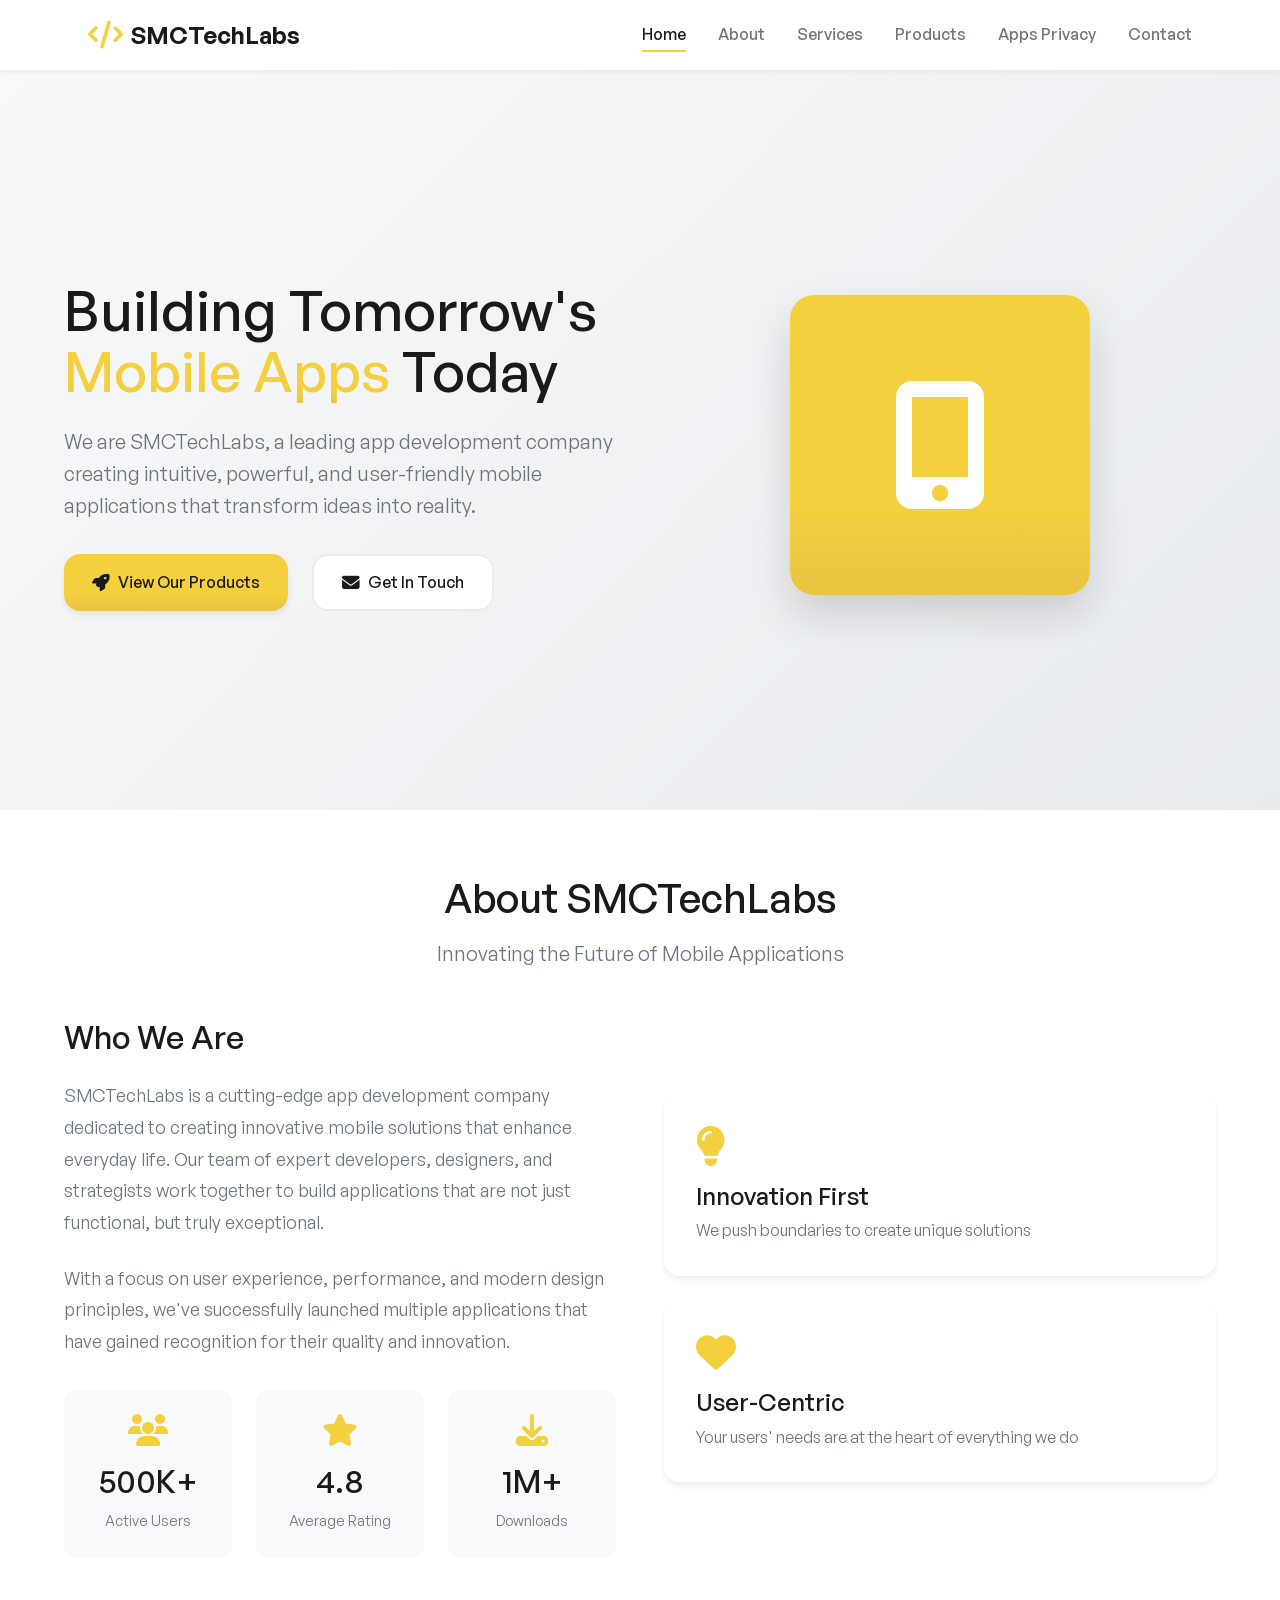
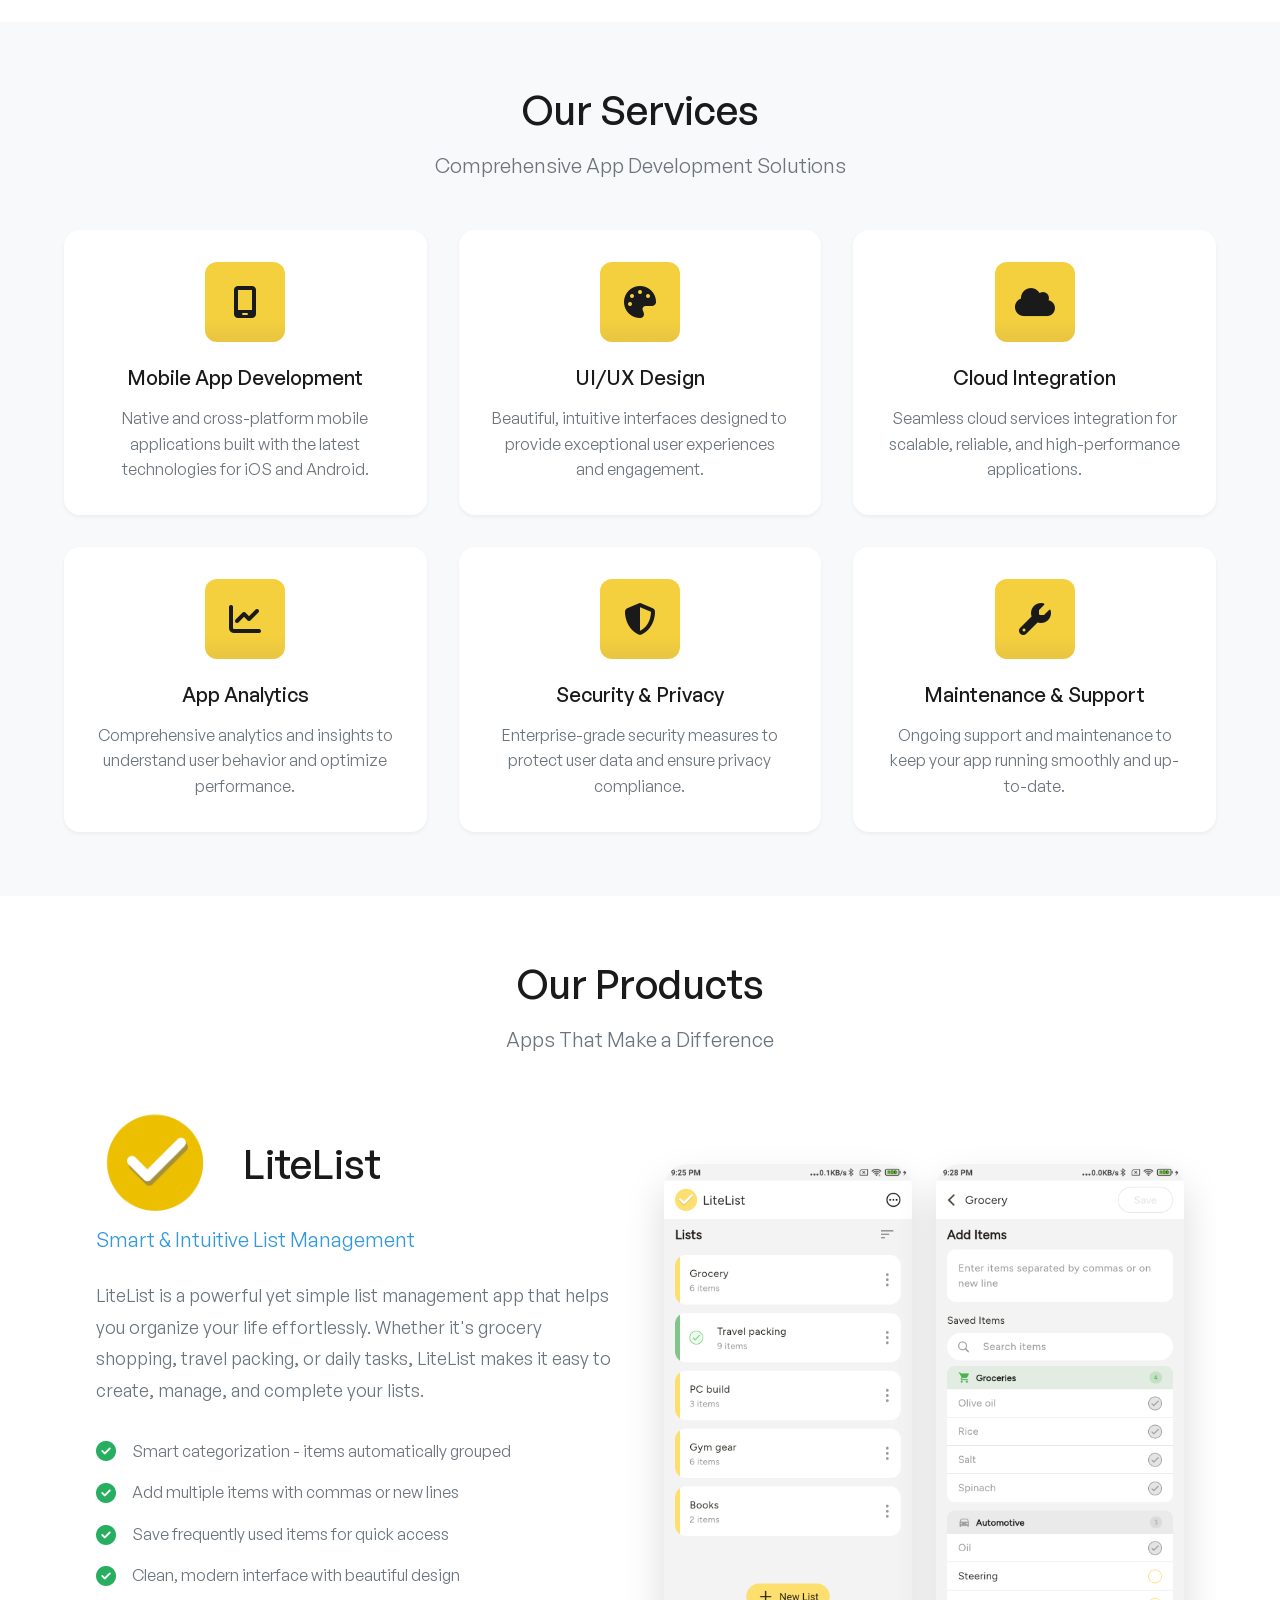
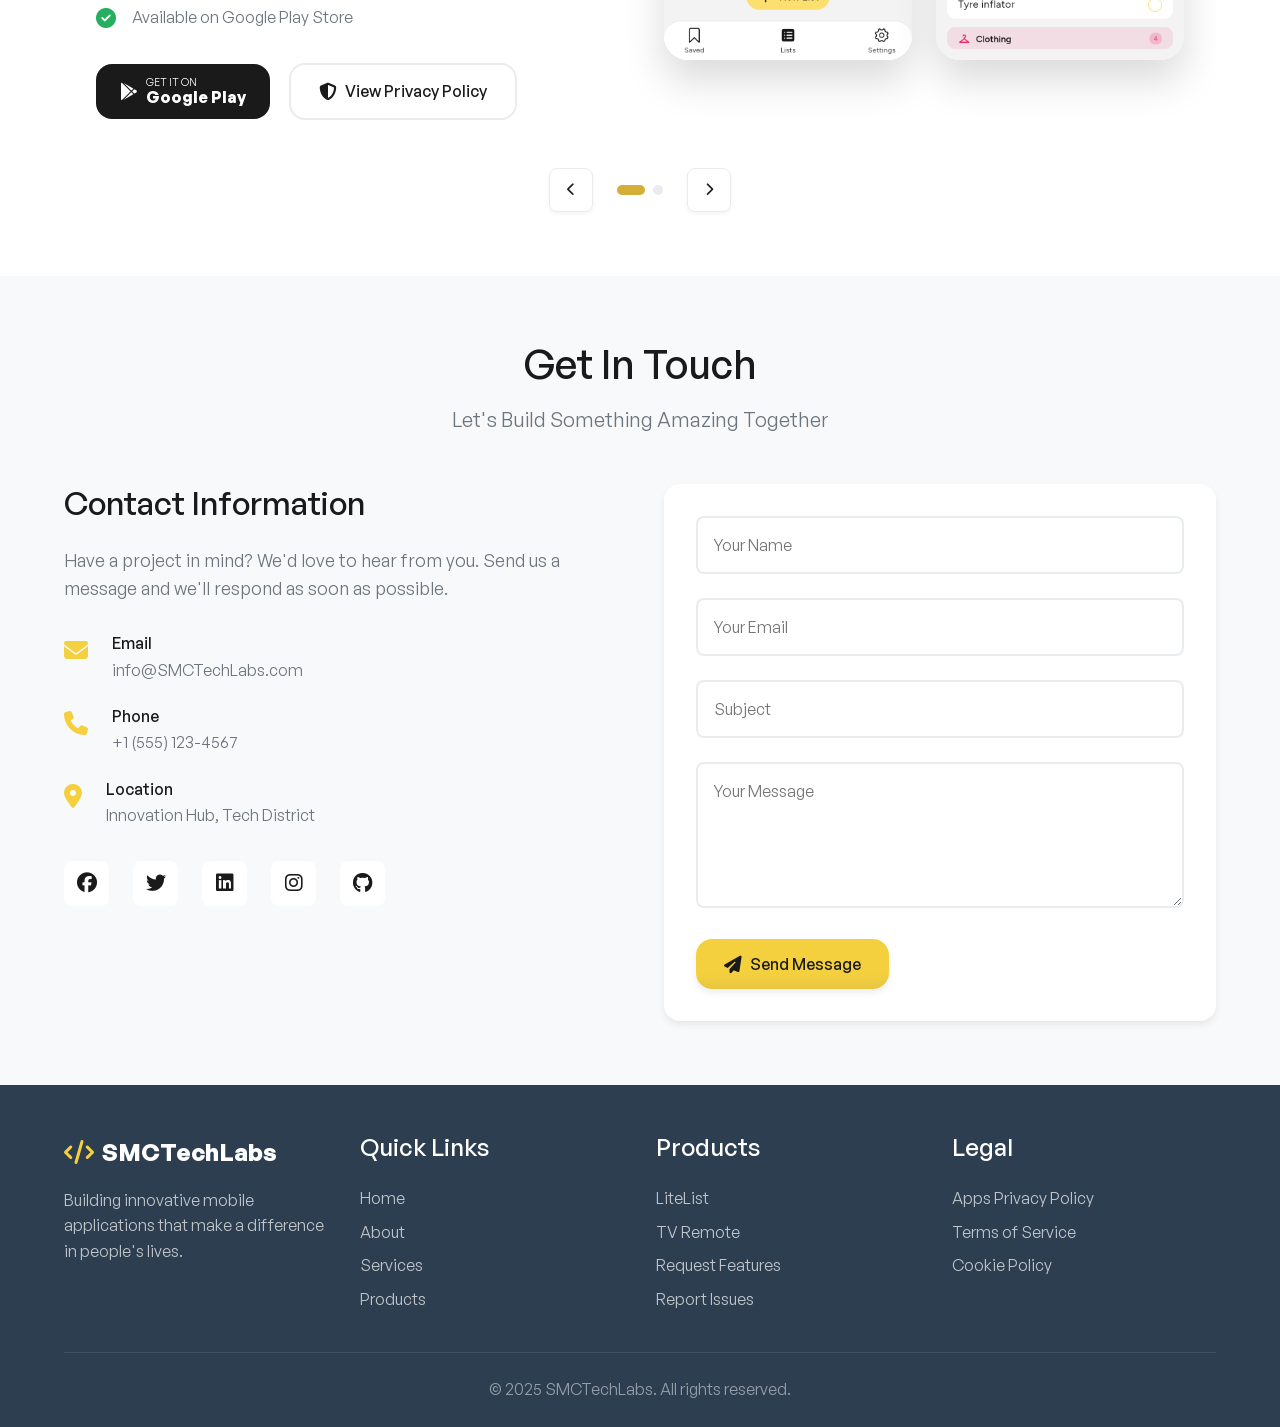
==== index.html @ 5e5fb938 "Screenshots added" ====
<!DOCTYPE html>
<html lang="en">
<head>
    <meta charset="UTF-8">
    <meta name="viewport" content="width=device-width, initial-scale=1.0">
    <meta name="description" content="SMCTechLabs - Innovative App Development Company. Creators of LiteList and more smart mobile solutions.">
    <title>SMCTechLabs - Innovative App Development</title>
    
    <!-- Font Awesome Icons -->
    <link rel="stylesheet" href="https://cdnjs.cloudflare.com/ajax/libs/font-awesome/6.4.0/css/all.min.css">
    
    <!-- Stylesheets -->
    <link rel="stylesheet" href="css/style.css">
    <link rel="stylesheet" href="css/responsive.css">
</head>
<body>
    <!-- Header / Navigation -->
    <header class="header" id="header">
        <nav class="navbar">
            <div class="container">
                <div class="nav-wrapper">
                    <!-- Logo -->
                    <a href="#home" class="logo">
                        <i class="fas fa-code"></i>
                        <span>SMCTechLabs</span>
                    </a>
                    
                    <!-- Navigation Menu -->
                    <ul class="nav-menu" id="navMenu">
                        <li><a href="#home" class="nav-link active">Home</a></li>
                        <li><a href="#about" class="nav-link">About</a></li>
                        <li><a href="#services" class="nav-link">Services</a></li>
                        <li><a href="#products" class="nav-link">Products</a></li>
                        <li><a href="apps-privacy-policy.html" class="nav-link">Apps Privacy</a></li>
                        <li><a href="#contact" class="nav-link">Contact</a></li>
                    </ul>
                    
                    <!-- Mobile Menu Toggle -->
                    <button class="hamburger" id="hamburger" aria-label="Toggle navigation">
                        <span class="bar"></span>
                        <span class="bar"></span>
                        <span class="bar"></span>
                    </button>
                </div>
            </div>
        </nav>
    </header>

    <!-- Hero Section -->
    <section id="home" class="hero">
        <div class="container">
            <div class="hero-content">
                <h1 class="hero-title">
                    Building Tomorrow's 
                    <span class="highlight">Mobile Apps</span> Today
                </h1>
                <p class="hero-description">
                    We are SMCTechLabs, a leading app development company creating intuitive, 
                    powerful, and user-friendly mobile applications that transform ideas into reality.
                </p>
                <div class="hero-buttons">
                    <a href="#products" class="btn btn-primary">
                        <i class="fas fa-rocket"></i> View Our Products
                    </a>
                    <a href="#contact" class="btn btn-secondary">
                        <i class="fas fa-envelope"></i> Get In Touch
                    </a>
                </div>
            </div>
            <div class="hero-image">
                <div class="floating-card">
                    <i class="fas fa-mobile-alt"></i>
                </div>
            </div>
        </div>
    </section>

    <!-- About Section -->
    <section id="about" class="about">
        <div class="container">
            <div class="section-header">
                <h2 class="section-title">About SMCTechLabs</h2>
                <p class="section-subtitle">Innovating the Future of Mobile Applications</p>
            </div>
            
            <div class="about-content">
                <div class="about-text">
                    <h3>Who We Are</h3>
                    <p>
                        SMCTechLabs is a cutting-edge app development company dedicated to creating 
                        innovative mobile solutions that enhance everyday life. Our team of expert 
                        developers, designers, and strategists work together to build applications 
                        that are not just functional, but truly exceptional.
                    </p>
                    <p>
                        With a focus on user experience, performance, and modern design principles, 
                        we've successfully launched multiple applications that have gained recognition 
                        for their quality and innovation.
                    </p>
                    
                    <div class="stats">
                        <div class="stat-item">
                            <i class="fas fa-users"></i>
                            <h4>500K+</h4>
                            <p>Active Users</p>
                        </div>
                        <div class="stat-item">
                            <i class="fas fa-star"></i>
                            <h4>4.8</h4>
                            <p>Average Rating</p>
                        </div>
                        <div class="stat-item">
                            <i class="fas fa-download"></i>
                            <h4>1M+</h4>
                            <p>Downloads</p>
                        </div>
                    </div>
                </div>
                
                <div class="about-image">
                    <div class="about-card">
                        <i class="fas fa-lightbulb"></i>
                        <h4>Innovation First</h4>
                        <p>We push boundaries to create unique solutions</p>
                    </div>
                    <div class="about-card">
                        <i class="fas fa-heart"></i>
                        <h4>User-Centric</h4>
                        <p>Your users' needs are at the heart of everything we do</p>
                    </div>
                </div>
            </div>
        </div>
    </section>

    <!-- Services Section -->
    <section id="services" class="services">
        <div class="container">
            <div class="section-header">
                <h2 class="section-title">Our Services</h2>
                <p class="section-subtitle">Comprehensive App Development Solutions</p>
            </div>
            
            <div class="services-grid">
                <div class="service-card">
                    <div class="service-icon">
                        <i class="fas fa-mobile-screen"></i>
                    </div>
                    <h3>Mobile App Development</h3>
                    <p>Native and cross-platform mobile applications built with the latest technologies for iOS and Android.</p>
                </div>
                
                <div class="service-card">
                    <div class="service-icon">
                        <i class="fas fa-palette"></i>
                    </div>
                    <h3>UI/UX Design</h3>
                    <p>Beautiful, intuitive interfaces designed to provide exceptional user experiences and engagement.</p>
                </div>
                
                <div class="service-card">
                    <div class="service-icon">
                        <i class="fas fa-cloud"></i>
                    </div>
                    <h3>Cloud Integration</h3>
                    <p>Seamless cloud services integration for scalable, reliable, and high-performance applications.</p>
                </div>
                
                <div class="service-card">
                    <div class="service-icon">
                        <i class="fas fa-chart-line"></i>
                    </div>
                    <h3>App Analytics</h3>
                    <p>Comprehensive analytics and insights to understand user behavior and optimize performance.</p>
                </div>
                
                <div class="service-card">
                    <div class="service-icon">
                        <i class="fas fa-shield-halved"></i>
                    </div>
                    <h3>Security & Privacy</h3>
                    <p>Enterprise-grade security measures to protect user data and ensure privacy compliance.</p>
                </div>
                
                <div class="service-card">
                    <div class="service-icon">
                        <i class="fas fa-wrench"></i>
                    </div>
                    <h3>Maintenance & Support</h3>
                    <p>Ongoing support and maintenance to keep your app running smoothly and up-to-date.</p>
                </div>
            </div>
        </div>
    </section>

    <!-- Products Section -->
    <section id="products" class="products">
        <div class="container">
            <div class="section-header">
                <h2 class="section-title">Our Products</h2>
                <p class="section-subtitle">Apps That Make a Difference</p>
            </div>

            <div class="product-slider" id="productSlider">
                <div class="product-slider-viewport">
                    <div class="product-slider-track" id="productSliderTrack">
                        <!-- LiteList Product -->
                        <div class="product-showcase product-slide" aria-label="LiteList product slide">
                            <div class="product-info">
                                <div class="product-logo">
                                    <img src="assets/images/litelist-icon.png" alt="LiteList App Icon">
                                </div>
                                <h3 class="product-name">LiteList</h3>
                                <p class="product-tagline">Smart & Intuitive List Management</p>
                                <p class="product-description">
                                    LiteList is a powerful yet simple list management app that helps you organize
                                    your life effortlessly. Whether it's grocery shopping, travel packing, or daily
                                    tasks, LiteList makes it easy to create, manage, and complete your lists.
                                </p>

                                <div class="product-features">
                                    <div class="feature">
                                        <i class="fas fa-check-circle"></i>
                                        <span>Smart categorization - items automatically grouped</span>
                                    </div>
                                    <div class="feature">
                                        <i class="fas fa-check-circle"></i>
                                        <span>Add multiple items with commas or new lines</span>
                                    </div>
                                    <div class="feature">
                                        <i class="fas fa-check-circle"></i>
                                        <span>Save frequently used items for quick access</span>
                                    </div>
                                    <div class="feature">
                                        <i class="fas fa-check-circle"></i>
                                        <span>Clean, modern interface with beautiful design</span>
                                    </div>
                                    <div class="feature">
                                        <i class="fas fa-check-circle"></i>
                                        <span>Available on Google Play Store</span>
                                    </div>
                                </div>

                                <div class="product-buttons">
                                    <a href="https://play.google.com/store" target="_blank" class="btn btn-playstore">
                                        <i class="fab fa-google-play"></i>
                                        <div>
                                            <small>GET IT ON</small>
                                            <strong>Google Play</strong>
                                        </div>
                                    </a>
                                    <a href="apps-privacy-policy.html#litelist" class="btn btn-secondary">
                                        <i class="fas fa-shield-halved"></i> View Privacy Policy
                                    </a>
                                </div>
                            </div>

                            <div class="product-visuals">
                                <div class="phone-mockup">
                                    <img src="assets/images/app-screen-lists.png" alt="LiteList App Lists Screen">
                                </div>
                                <div class="phone-mockup">
                                    <img src="assets/images/app-screen-grocery.png" alt="LiteList App Grocery Screen">
                                </div>
                            </div>
                        </div>

                        <!-- TV Remote Product -->
                        <div class="product-showcase product-slide" aria-label="TV Remote product slide">
                            <div class="product-info">
                                <div class="product-logo">
                                    <img src="assets/images/tv-remote-logo.png" alt="TV Remote App Icon">
                                </div>
                                <h3 class="product-name">TV Remote</h3>
                                <p class="product-tagline">Simple Remote Control for Smart TVs</p>
                                <p class="product-description">
                                    TV Remote is designed to make controlling your TV simple and convenient.
                                    Use your phone as a remote, navigate supported TV features, and use voice
                                    commands when microphone permission is enabled.
                                </p>

                                <div class="product-features">
                                    <div class="feature">
                                        <i class="fas fa-check-circle"></i>
                                        <span>Control supported TVs from your phone</span>
                                    </div>
                                    <div class="feature">
                                        <i class="fas fa-check-circle"></i>
                                        <span>Voice command support for faster TV actions</span>
                                    </div>
                                    <div class="feature">
                                        <i class="fas fa-check-circle"></i>
                                        <span>Clean remote layout with essential controls</span>
                                    </div>
                                    <div class="feature">
                                        <i class="fas fa-check-circle"></i>
                                        <span>App privacy policy available for permissions and data use</span>
                                    </div>
                                </div>

                                <div class="product-buttons">
                                    <a href="https://play.google.com/store" target="_blank" class="btn btn-playstore">
                                        <i class="fab fa-google-play"></i>
                                        <div>
                                            <small>GET IT ON</small>
                                            <strong>Google Play</strong>
                                        </div>
                                    </a>
                                    <a href="apps-privacy-policy.html#tv-remote" class="btn btn-secondary">
                                        <i class="fas fa-shield-halved"></i> View Privacy Policy
                                    </a>
                                </div>
                            </div>

                            <div class="product-visuals">
                                <div class="phone-mockup">
                                    <img src="assets/images/tv-remote-screen-remote.jpeg" alt="TV Remote app directional remote controls screen">
                                </div>
                                <div class="phone-mockup">
                                    <img src="assets/images/tv-remote-screen-touchpad.jpeg" alt="TV Remote app touchpad controls screen">
                                </div>
                            </div>
                        </div>
                    </div>
                </div>

                <div class="product-slider-controls" aria-label="Product slider controls">
                    <button class="product-slider-btn" type="button" id="productPrev" aria-label="Previous product">
                        <i class="fas fa-chevron-left" aria-hidden="true"></i>
                    </button>
                    <div class="product-slider-dots" id="productSliderDots" aria-label="Product slides"></div>
                    <button class="product-slider-btn" type="button" id="productNext" aria-label="Next product">
                        <i class="fas fa-chevron-right" aria-hidden="true"></i>
                    </button>
                </div>
            </div>
        </div>
    </section>

    <!-- Contact Section -->
    <section id="contact" class="contact">
        <div class="container">
            <div class="section-header">
                <h2 class="section-title">Get In Touch</h2>
                <p class="section-subtitle">Let's Build Something Amazing Together</p>
            </div>
            
            <div class="contact-content">
                <div class="contact-info">
                    <h3>Contact Information</h3>
                    <p>Have a project in mind? We'd love to hear from you. Send us a message and we'll respond as soon as possible.</p>
                    
                    <div class="contact-items">
                        <div class="contact-item">
                            <i class="fas fa-envelope"></i>
                            <div>
                                <h4>Email</h4>
                                <p>info@SMCTechLabs.com</p>
                            </div>
                        </div>
                        
                        <div class="contact-item">
                            <i class="fas fa-phone"></i>
                            <div>
                                <h4>Phone</h4>
                                <p>+1 (555) 123-4567</p>
                            </div>
                        </div>
                        
                        <div class="contact-item">
                            <i class="fas fa-map-marker-alt"></i>
                            <div>
                                <h4>Location</h4>
                                <p>Innovation Hub, Tech District</p>
                            </div>
                        </div>
                    </div>
                    
                    <div class="social-links">
                        <a href="#" aria-label="Facebook"><i class="fab fa-facebook"></i></a>
                        <a href="#" aria-label="Twitter"><i class="fab fa-twitter"></i></a>
                        <a href="#" aria-label="LinkedIn"><i class="fab fa-linkedin"></i></a>
                        <a href="#" aria-label="Instagram"><i class="fab fa-instagram"></i></a>
                        <a href="#" aria-label="GitHub"><i class="fab fa-github"></i></a>
                    </div>
                </div>
                
                <form class="contact-form" id="contactForm">
                    <div class="form-group">
                        <input type="text" id="name" name="name" placeholder="Your Name" required>
                    </div>
                    
                    <div class="form-group">
                        <input type="email" id="email" name="email" placeholder="Your Email" required>
                    </div>
                    
                    <div class="form-group">
                        <input type="text" id="subject" name="subject" placeholder="Subject" required>
                    </div>
                    
                    <div class="form-group">
                        <textarea id="message" name="message" rows="5" placeholder="Your Message" required></textarea>
                    </div>
                    
                    <button type="submit" class="btn btn-primary">
                        <i class="fas fa-paper-plane"></i> Send Message
                    </button>
                </form>
            </div>
        </div>
    </section>

    <!-- Footer -->
    <footer class="footer">
        <div class="container">
            <div class="footer-content">
                <div class="footer-section">
                    <div class="footer-logo">
                        <i class="fas fa-code"></i>
                        <span>SMCTechLabs</span>
                    </div>
                    <p>Building innovative mobile applications that make a difference in people's lives.</p>
                </div>
                
                <div class="footer-section">
                    <h4>Quick Links</h4>
                    <ul>
                        <li><a href="#home">Home</a></li>
                        <li><a href="#about">About</a></li>
                        <li><a href="#services">Services</a></li>
                        <li><a href="#products">Products</a></li>
                    </ul>
                </div>
                
                <div class="footer-section">
                    <h4>Products</h4>
                    <ul>
                        <li><a href="#products">LiteList</a></li>
                        <li><a href="#products">TV Remote</a></li>
                        <li><a href="#contact">Request Features</a></li>
                        <li><a href="#contact">Report Issues</a></li>
                    </ul>
                </div>
                
                <div class="footer-section">
                    <h4>Legal</h4>
                    <ul>
                        <li><a href="apps-privacy-policy.html">Apps Privacy Policy</a></li>
                        <li><a href="#">Terms of Service</a></li>
                        <li><a href="#">Cookie Policy</a></li>
                    </ul>
                </div>
            </div>
            
            <div class="footer-bottom">
                <p>&copy; 2025 SMCTechLabs. All rights reserved.</p>
            </div>
        </div>
    </footer>

    <!-- Scripts -->
    <script src="js/main.js"></script>
</body>
</html>
---- css/style.css ----
/* ===================================
   Font Face Declarations
   =================================== */
/* General Sans Variable Font */
@font-face {
    font-family: 'General Sans';
    src: url('../fonts/GeneralSans-Variable.woff2') format('woff2'),
         url('../fonts/GeneralSans-Variable.woff') format('woff'),
         url('../fonts/GeneralSans-Variable.ttf') format('truetype');
    font-weight: 200 800;
    font-style: normal;
    font-display: swap;
}

@font-face {
    font-family: 'General Sans';
    src: url('../fonts/GeneralSans-VariableItalic.woff2') format('woff2'),
         url('../fonts/GeneralSans-VariableItalic.woff') format('woff'),
         url('../fonts/GeneralSans-VariableItalic.ttf') format('truetype');
    font-weight: 200 800;
    font-style: italic;
    font-display: swap;
}

/* ===================================
   CSS Variables & Root Styles
   =================================== */
:root {
    /* Colors */
    --primary-color: #F4D03F;
    --primary-dark: #D4AF37;
    --secondary-color: #2C3E50;
    --accent-color: #3498DB;
    --text-dark: #1a1a1a;
    --text-light: #6c757d;
    --bg-light: #f8f9fa;
    --bg-white: #ffffff;
    --border-color: #e9ecef;
    --success-color: #27ae60;
    --gradient-1: linear-gradient(-180deg, #F4D03F 70%, #D5B244 150%);
    --gradient-2: linear-gradient(45deg, #3498DB 0%, #2980B9 100%);
    
    /* Typography */
    --font-family: 'General Sans', -apple-system, sans-serif;
    --font-size-base: 16px;
    
    /* Spacing */
    --spacing-xs: 0.5rem;
    --spacing-sm: 1rem;
    --spacing-md: 1.5rem;
    --spacing-lg: 2rem;
    --spacing-xl: 3rem;
    --spacing-2xl: 4rem;
    
    /* Border Radius */
    --radius-sm: 8px;
    --radius-md: 12px;
    --radius-lg: 16px;
    --radius-xl: 24px;
    
    /* Shadows */
    --shadow-sm: 0 2px 4px rgba(0, 0, 0, 0.05);
    --shadow-md: 0 4px 6px rgba(0, 0, 0, 0.07);
    --shadow-lg: 0 10px 25px rgba(0, 0, 0, 0.1);
    --shadow-xl: 0 20px 40px rgba(0, 0, 0, 0.15);
    
    /* Transitions */
    --transition-fast: 0.2s ease;
    --transition-base: 0.3s ease;
    --transition-slow: 0.5s ease;
}

/* ===================================
   Reset & Base Styles
   =================================== */
* {
    margin: 0;
    padding: 0;
    box-sizing: border-box;
}

html {
    scroll-behavior: smooth;
    font-size: var(--font-size-base);
}

body {
    font-family: var(--font-family);
    color: var(--text-dark);
    line-height: 1.6;
    overflow-x: hidden;
    background-color: var(--bg-white);
}

img {
    max-width: 100%;
    height: auto;
    display: block;
}

a {
    text-decoration: none;
    color: inherit;
    transition: var(--transition-base);
}

ul {
    list-style: none;
}

button {
    border: none;
    background: none;
    cursor: pointer;
    font-family: inherit;
}

/* ===================================
   Container & Layout
   =================================== */
.container {
    max-width: 1200px;
    margin: 0 auto;
    padding: 0 var(--spacing-md);
}

section {
    padding: var(--spacing-2xl) 0;
}

/* ===================================
   Typography
   =================================== */
h1, h2, h3, h4, h5, h6 {
    font-weight: 500;
    line-height: 1.2;
    margin-bottom: var(--spacing-sm);
}

h1 { font-size: 3rem; }
h2 { font-size: 2.5rem; }
h3 { font-size: 2rem; }
h4 { font-size: 1.5rem; }
h5 { font-size: 1.25rem; }
h6 { font-size: 1rem; }

p {
    margin-bottom: var(--spacing-sm);
    color: var(--text-light);
}

.highlight {
    background: var(--gradient-1);
    -webkit-background-clip: text;
    -webkit-text-fill-color: transparent;
    background-clip: text;
}

/* ===================================
   Buttons
   =================================== */
.btn {
    display: inline-flex;
    align-items: center;
    gap: var(--spacing-xs);
    padding: 0.875rem 1.75rem;
    border-radius: var(--radius-lg);
    font-weight: 500;
    font-size: 1rem;
    transition: var(--transition-base);
    cursor: pointer;
    border: none;
    text-align: center;
}

.btn i {
    font-size: 1.1rem;
}

.btn-primary {
    background: var(--gradient-1);
    color: var(--text-dark);
    box-shadow: var(--shadow-md);
}

.btn-primary:hover {
    transform: translateY(-2px);
    box-shadow: var(--shadow-lg);
}

.btn-secondary {
    background: var(--bg-white);
    color: var(--text-dark);
    border: 2px solid var(--border-color);
}

.btn-secondary:hover {
    border-color: var(--primary-color);
    background-color: var(--bg-light);
}

.btn-playstore {
    background: var(--text-dark);
    color: var(--bg-white);
    padding: 0.75rem 1.5rem;
    margin-right: ;
    margin-right: 1rem
}

.btn-playstore:hover {
    background: var(--secondary-color);
    transform: translateY(-2px);
}

.btn-playstore div {
    display: flex;
    flex-direction: column;
    align-items: flex-start;
    line-height: 1.2;
}

.btn-playstore small {
    font-size: 0.65rem;
    font-weight: 400;
}

.btn-playstore strong {
    font-size: 1rem;
}

/* ===================================
   Header & Navigation
   =================================== */
.header {
    position: fixed;
    top: 0;
    left: 0;
    width: 100%;
    height: 70px;
    z-index: 1000;
    background: var(--bg-white);
    box-shadow: var(--shadow-sm);
    transition: box-shadow var(--transition-base);
}

.header .container {
    margin: 0 5%;
}

.header.scrolled {
    box-shadow: var(--shadow-md);
}

.navbar {
    height: 100%;
    display: flex;
    align-items: center;
}

.navbar .container {
    width: 100%;
}

.nav-wrapper {
    display: flex;
    justify-content: space-between;
    align-items: center;
    height: 100%;
    gap: var(--spacing-md);
    width: 100%;
}

.logo {
    display: flex;
    align-items: center;
    gap: var(--spacing-xs);
    font-size: 1.5rem;
    font-weight: 600;
    color: var(--text-dark);
    flex-shrink: 0;
}

.logo i {
    color: var(--primary-color);
    font-size: 1.75rem;
    flex-shrink: 0;
}

.nav-menu {
    display: flex;
    gap: var(--spacing-lg);
    align-items: center;
    margin-left: auto;
}

.nav-link {
    font-weight: 500;
    color: var(--text-light);
    position: relative;
    padding: 0.5rem 0;
}

.nav-link::after {
    content: '';
    position: absolute;
    bottom: 0;
    left: 0;
    width: 0;
    height: 2px;
    background: var(--gradient-1);
    transition: var(--transition-base);
}

.nav-link:hover,
.nav-link.active {
    color: var(--text-dark);
}

.nav-link:hover::after,
.nav-link.active::after {
    width: 100%;
}

.hamburger {
    display: none;
    flex-direction: column;
    gap: 5px;
    cursor: pointer;
    padding: 0.5rem;
    margin-left: auto;
}

.hamburger .bar {
    width: 25px;
    height: 3px;
    background-color: var(--text-dark);
    transition: var(--transition-base);
    border-radius: 3px;
}

.hamburger.active .bar:nth-child(1) {
    transform: rotate(45deg) translate(7px, 7px);
}

.hamburger.active .bar:nth-child(2) {
    opacity: 0;
}

.hamburger.active .bar:nth-child(3) {
    transform: rotate(-45deg) translate(7px, -7px);
}

/* ===================================
   Hero Section
   =================================== */
.hero {
    padding-top: calc(var(--spacing-2xl) + 80px);
    padding-bottom: var(--spacing-2xl);
    background: linear-gradient(135deg, #f8f9fa 0%, #e9ecef 100%);
    min-height: 90vh;
    display: flex;
    align-items: center;
}

.hero .container {
    display: grid;
    grid-template-columns: 1fr 1fr;
    gap: var(--spacing-xl);
    align-items: center;
}

.hero-content {
    animation: fadeInUp 0.8s ease;
}

.hero-title {
    font-size: 3.5rem;
    margin-bottom: var(--spacing-md);
    line-height: 1.1;
}

.hero-description {
    font-size: 1.25rem;
    margin-bottom: var(--spacing-lg);
    color: var(--text-light);
}

.hero-buttons {
    display: flex;
    gap: var(--spacing-md);
    flex-wrap: wrap;
}

.hero-image {
    display: flex;
    justify-content: center;
    align-items: center;
    animation: fadeInRight 0.8s ease;
}

.floating-card {
    width: 300px;
    height: 300px;
    background: var(--gradient-1);
    border-radius: var(--radius-xl);
    display: flex;
    align-items: center;
    justify-content: center;
    box-shadow: var(--shadow-xl);
    animation: float 3s ease-in-out infinite;
}

.floating-card i {
    font-size: 8rem;
    color: var(--bg-white);
}

@keyframes float {
    0%, 100% { transform: translateY(0); }
    50% { transform: translateY(-20px); }
}

@keyframes fadeInUp {
    from {
        opacity: 0;
        transform: translateY(30px);
    }
    to {
        opacity: 1;
        transform: translateY(0);
    }
}

@keyframes fadeInRight {
    from {
        opacity: 0;
        transform: translateX(30px);
    }
    to {
        opacity: 1;
        transform: translateX(0);
    }
}

/* ===================================
   Section Headers
   =================================== */
.section-header {
    text-align: center;
    margin-bottom: var(--spacing-xl);
}

.section-title {
    font-size: 2.5rem;
    margin-bottom: var(--spacing-sm);
}

.section-subtitle {
    font-size: 1.25rem;
    color: var(--text-light);
}

/* ===================================
   About Section
   =================================== */
.about {
    background: var(--bg-white);
}

.about-content {
    display: grid;
    grid-template-columns: 1fr 1fr;
    gap: var(--spacing-xl);
    align-items: center;
}

.about-text h3 {
    color: var(--text-dark);
    margin-bottom: var(--spacing-md);
}

.about-text p {
    font-size: 1.1rem;
    line-height: 1.8;
    margin-bottom: var(--spacing-md);
}

.stats {
    display: grid;
    grid-template-columns: repeat(3, 1fr);
    gap: var(--spacing-md);
    margin-top: var(--spacing-lg);
}

.stat-item {
    text-align: center;
    padding: var(--spacing-md);
    background: var(--bg-light);
    border-radius: var(--radius-md);
}

.stat-item i {
    font-size: 2rem;
    color: var(--primary-color);
    margin-bottom: var(--spacing-xs);
}

.stat-item h4 {
    font-size: 2rem;
    color: var(--text-dark);
    margin: var(--spacing-xs) 0;
}

.stat-item p {
    font-size: 0.9rem;
    color: var(--text-light);
    margin: 0;
}

.about-image {
    display: grid;
    gap: var(--spacing-md);
}

.about-card {
    padding: var(--spacing-lg);
    background: var(--bg-white);
    border-radius: var(--radius-lg);
    box-shadow: var(--shadow-md);
    transition: var(--transition-base);
}

.about-card:hover {
    transform: translateY(-5px);
    box-shadow: var(--shadow-lg);
}

.about-card i {
    font-size: 2.5rem;
    color: var(--primary-color);
    margin-bottom: var(--spacing-sm);
}

.about-card h4 {
    margin-bottom: var(--spacing-xs);
}

.about-card p {
    margin: 0;
}

/* ===================================
   Services Section
   =================================== */
.services {
    background: var(--bg-light);
}

.services-grid {
    display: grid;
    grid-template-columns: repeat(3, 1fr);
    gap: var(--spacing-lg);
}

.service-card {
    background: var(--bg-white);
    padding: var(--spacing-lg);
    border-radius: var(--radius-lg);
    box-shadow: var(--shadow-sm);
    transition: var(--transition-base);
    text-align: center;
}

.service-card:hover {
    transform: translateY(-5px);
    box-shadow: var(--shadow-lg);
}

.service-icon {
    width: 80px;
    height: 80px;
    margin: 0 auto var(--spacing-md);
    background: var(--gradient-1);
    border-radius: var(--radius-md);
    display: flex;
    align-items: center;
    justify-content: center;
}

.service-icon i {
    font-size: 2rem;
    color: var(--text-dark);
}

.service-card h3 {
    font-size: 1.25rem;
    margin-bottom: var(--spacing-sm);
}

.service-card p {
    font-size: 1rem;
    line-height: 1.6;
    margin: 0;
}

/* ===================================
   Products Section
   =================================== */
.products {
    background: var(--bg-white);
}

.product-slider {
    position: relative;
}

.product-slider-viewport {
    overflow: hidden;
}

.product-slider-track {
    display: flex;
    transition: transform var(--transition-slow);
    will-change: transform;
}

.product-showcase {
    flex: 0 0 100%;
    display: grid;
    grid-template-columns: 1fr 1fr;
    gap: var(--spacing-xl);
    align-items: center;
    padding: 0 var(--spacing-lg);
    margin-bottom: 0;
}

.product-showcase + .product-showcase {
    padding-top: 0;
    border-top: none;
}

.product-slider-controls {
    display: flex;
    align-items: center;
    justify-content: center;
    gap: var(--spacing-md);
    margin-top: var(--spacing-xl);
}

.product-slider-btn {
    width: 44px;
    height: 44px;
    display: flex;
    align-items: center;
    justify-content: center;
    border: 1px solid var(--border-color);
    border-radius: var(--radius-sm);
    background: var(--bg-white);
    color: var(--text-dark);
    box-shadow: var(--shadow-sm);
    transition: var(--transition-base);
}

.product-slider-btn:hover {
    border-color: var(--primary-color);
    background: var(--bg-light);
    transform: translateY(-2px);
}

.product-slider-dots {
    display: flex;
    align-items: center;
    gap: var(--spacing-xs);
}

.product-slider-dot {
    width: 10px;
    height: 10px;
    border-radius: 50%;
    background: var(--border-color);
    transition: var(--transition-base);
}

.product-slider-dot.active {
    width: 28px;
    border-radius: 999px;
    background: var(--primary-dark);
}

.product-logo {
    display: inline-block;
    width: 120px;
    height: 120px;
    margin-right: var(--spacing-md);
    vertical-align: middle;
}

.product-logo img {
    width: 100%;
    height: 100%;
    object-fit: contain;
}

.product-name {
    display: inline-block;
    font-size: 2.5rem;
    margin-bottom: 0;
    vertical-align: middle;
}

.product-tagline {
    font-size: 1.25rem;
    color: var(--accent-color);
    margin-bottom: var(--spacing-md);
}

.product-description {
    font-size: 1.1rem;
    line-height: 1.8;
    margin-bottom: var(--spacing-lg);
}

.product-features {
    margin-bottom: var(--spacing-lg);
}

.feature {
    display: flex;
    align-items: center;
    gap: var(--spacing-sm);
    margin-bottom: var(--spacing-sm);
}

.feature i {
    color: var(--success-color);
    font-size: 1.25rem;
    flex-shrink: 0;
}

.feature span {
    font-size: 1rem;
    color: var(--text-light);
}

.product-visuals {
    display: flex;
    gap: var(--spacing-md);
    justify-content: center;
    align-items: center;
}

.phone-mockup {
    flex: 1;
    max-width: 280px;
    border-radius: var(--radius-xl);
    overflow: hidden;
    box-shadow: var(--shadow-xl);
    transition: var(--transition-base);
}

.phone-mockup:hover {
    transform: scale(1.05);
}

.phone-mockup img {
    width: 100%;
    height: auto;
}

.phone-placeholder {
    aspect-ratio: 9 / 19;
    background: var(--bg-light);
    border: 2px dashed var(--border-color);
}

.screenshot-placeholder {
    min-height: 100%;
    display: flex;
    flex-direction: column;
    align-items: center;
    justify-content: center;
    gap: var(--spacing-sm);
    padding: var(--spacing-lg);
    text-align: center;
    color: var(--text-light);
}

.screenshot-placeholder i {
    color: var(--primary-dark);
    font-size: 2rem;
}

.screenshot-placeholder span {
    font-size: 0.95rem;
    line-height: 1.4;
}

/* ===================================
   Apps Privacy Policy Page
   =================================== */
.policy-hero {
    padding-top: calc(var(--spacing-2xl) + 80px);
    padding-bottom: var(--spacing-xl);
    background: linear-gradient(135deg, #f8f9fa 0%, #eef2f5 100%);
}

.policy-hero h1 {
    max-width: 780px;
    font-size: 3.25rem;
    margin-bottom: var(--spacing-md);
}

.policy-eyebrow {
    color: var(--accent-color);
    font-weight: 600;
    margin-bottom: var(--spacing-xs);
    text-transform: uppercase;
    letter-spacing: 0;
}

.policy-intro {
    max-width: 760px;
    font-size: 1.2rem;
    line-height: 1.8;
}

.policy-updated {
    color: var(--text-dark);
    font-weight: 500;
    margin-top: var(--spacing-md);
    margin-bottom: 0;
}

.policy-content {
    background: var(--bg-white);
}

.policy-layout {
    display: grid;
    grid-template-columns: 280px 1fr;
    gap: var(--spacing-xl);
    align-items: start;
}

.policy-sidebar {
    position: sticky;
    top: 100px;
    padding: var(--spacing-lg);
    background: var(--bg-light);
    border: 1px solid var(--border-color);
    border-radius: var(--radius-md);
}

.policy-sidebar h2 {
    font-size: 1.25rem;
    margin-bottom: var(--spacing-sm);
}

.policy-sidebar a {
    display: block;
    color: var(--text-light);
    padding: 0.45rem 0;
}

.policy-sidebar a:hover {
    color: var(--text-dark);
}

.policy-app-group {
    margin-bottom: var(--spacing-xs);
}

.policy-app-toggle {
    width: 100%;
    display: flex;
    align-items: center;
    justify-content: space-between;
    gap: var(--spacing-sm);
    color: var(--text-light);
    padding: 0.45rem 0;
    font-size: 1rem;
    text-align: left;
}

.policy-app-toggle:hover {
    color: var(--text-dark);
}

.policy-app-toggle i {
    font-size: 0.8rem;
    transition: transform var(--transition-base);
}

.policy-app-group.is-open .policy-app-toggle {
    color: var(--text-dark);
}

.policy-app-group.is-open .policy-app-toggle i {
    transform: rotate(180deg);
}

.policy-subnav {
    margin: 0.15rem 0 var(--spacing-sm) var(--spacing-md);
    padding-left: var(--spacing-sm);
    border-left: 2px solid var(--border-color);
}

.policy-subnav a {
    font-size: 0.95rem;
    padding: 0.35rem 0;
}

.policy-article {
    max-width: 820px;
}

.policy-section {
    padding: 0 0 var(--spacing-xl);
    margin-bottom: var(--spacing-lg);
    border-bottom: 1px solid var(--border-color);
}

.policy-section:last-child {
    margin-bottom: 0;
    border-bottom: none;
}

.policy-section h2 {
    font-size: 2rem;
    margin-bottom: var(--spacing-md);
}

.policy-section h3 {
    font-size: 1.35rem;
    margin-top: var(--spacing-md);
}

.policy-section p,
.policy-section li {
    font-size: 1.05rem;
    line-height: 1.8;
}

.policy-section ul {
    list-style: disc;
    padding-left: 1.25rem;
    color: var(--text-light);
}

.policy-section li {
    margin-bottom: var(--spacing-sm);
}

.policy-section a {
    color: var(--accent-color);
    font-weight: 500;
}

.app-policy-header {
    display: flex;
    align-items: center;
    gap: var(--spacing-md);
    margin-bottom: var(--spacing-lg);
}

.app-policy-header h2 {
    margin-bottom: 0.25rem;
}

.app-policy-header p {
    margin-bottom: 0;
}

.app-policy-icon {
    width: 72px;
    height: 72px;
    display: flex;
    align-items: center;
    justify-content: center;
    flex-shrink: 0;
    background: #181818;
    border-radius: var(--radius-md);
    overflow: hidden;
}

.app-policy-icon img {
    width: 100%;
    height: 100%;
    object-fit: cover;
}

/* ===================================
   Contact Section
   =================================== */
.contact {
    background: var(--bg-light);
}

.contact-content {
    display: grid;
    grid-template-columns: 1fr 1fr;
    gap: var(--spacing-xl);
}

.contact-info h3 {
    margin-bottom: var(--spacing-md);
}

.contact-info > p {
    font-size: 1.1rem;
    margin-bottom: var(--spacing-lg);
}

.contact-items {
    margin-bottom: var(--spacing-lg);
}

.contact-item {
    display: flex;
    gap: var(--spacing-md);
    align-items: flex-start;
    margin-bottom: var(--spacing-md);
}

.contact-item i {
    font-size: 1.5rem;
    color: var(--primary-color);
    margin-top: 0.25rem;
}

.contact-item h4 {
    font-size: 1rem;
    margin-bottom: 0.25rem;
}

.contact-item p {
    margin: 0;
    color: var(--text-light);
}

.social-links {
    display: flex;
    gap: var(--spacing-md);
}

.social-links a {
    width: 45px;
    height: 45px;
    display: flex;
    align-items: center;
    justify-content: center;
    background: var(--bg-white);
    border-radius: var(--radius-sm);
    color: var(--text-dark);
    transition: var(--transition-base);
}

.social-links a:hover {
    background: var(--gradient-1);
    transform: translateY(-3px);
}

.social-links a i {
    font-size: 1.25rem;
}

.contact-form {
    background: var(--bg-white);
    padding: var(--spacing-lg);
    border-radius: var(--radius-lg);
    box-shadow: var(--shadow-md);
}

.form-group {
    margin-bottom: var(--spacing-md);
}

.form-group input,
.form-group textarea {
    width: 100%;
    padding: 1rem;
    border: 2px solid var(--border-color);
    border-radius: var(--radius-sm);
    font-family: inherit;
    font-size: 1rem;
    transition: var(--transition-base);
}

.form-group input:focus,
.form-group textarea:focus {
    outline: none;
    border-color: var(--primary-color);
}

.form-group textarea {
    resize: vertical;
    min-height: 120px;
}

/* ===================================
   Footer
   =================================== */
.footer {
    background: var(--secondary-color);
    color: var(--bg-white);
    padding: var(--spacing-xl) 0 var(--spacing-md);
}

.footer-content {
    display: grid;
    grid-template-columns: repeat(4, 1fr);
    gap: var(--spacing-lg);
    margin-bottom: var(--spacing-lg);
}

.footer-logo {
    display: flex;
    align-items: center;
    gap: var(--spacing-xs);
    font-size: 1.5rem;
    font-weight: 800;
    margin-bottom: var(--spacing-sm);
}

.footer-logo i {
    color: var(--primary-color);
}

.footer-section p {
    color: rgba(255, 255, 255, 0.7);
}

.footer-section h4 {
    margin-bottom: var(--spacing-md);
    color: var(--bg-white);
}

.footer-section ul li {
    margin-bottom: var(--spacing-xs);
}

.footer-section ul li a {
    color: rgba(255, 255, 255, 0.7);
    transition: var(--transition-base);
}

.footer-section ul li a:hover {
    color: var(--primary-color);
}

.footer-bottom {
    text-align: center;
    padding-top: var(--spacing-md);
    border-top: 1px solid rgba(255, 255, 255, 0.1);
}

.footer-bottom p {
    color: rgba(255, 255, 255, 0.5);
    margin: 0;
}
---- css/responsive.css ----
/* ===================================
   Responsive Design - Mobile First
   =================================== */

/* Tablet (max-width: 992px) */
@media (max-width: 992px) {
    /* Typography adjustments */
    h1 { font-size: 2.5rem; }
    h2 { font-size: 2rem; }
    h3 { font-size: 1.75rem; }
    
    /* Header - maintain consistent height */
    .header {
        height: 70px;
    }
    
    .header .container {
        margin: 0 5%;
    }
    
    /* Hero Section */
    .hero {
        min-height: auto;
        padding-top: calc(var(--spacing-xl) + 70px);
    }
    
    .hero .container {
        grid-template-columns: 1fr;
        gap: var(--spacing-lg);
    }
    
    .hero-title {
        font-size: 2.5rem;
    }
    
    .hero-description {
        font-size: 1.1rem;
    }
    
    .hero-image {
        order: -1;
    }
    
    .floating-card {
        width: 200px;
        height: 200px;
    }
    
    .floating-card i {
        font-size: 5rem;
    }
    
    /* About Section */
    .about-content {
        grid-template-columns: 1fr;
    }
    
    .stats {
        grid-template-columns: repeat(3, 1fr);
    }
    
    /* Services Section */
    .services-grid {
        grid-template-columns: repeat(2, 1fr);
        gap: var(--spacing-md);
    }
    
    /* Products Section */
    .product-showcase {
        grid-template-columns: 1fr;
        padding: 0 var(--spacing-md);
    }
    
    .product-visuals {
        order: -1;
    }
    
    /* Contact Section */
    .contact-content {
        grid-template-columns: 1fr;
    }

    /* Policy Page */
    .policy-layout {
        grid-template-columns: 1fr;
    }

    .policy-sidebar {
        position: static;
    }
    
    /* Footer */
    .footer-content {
        grid-template-columns: repeat(2, 1fr);
        gap: var(--spacing-lg);
    }
}

/* Mobile (max-width: 768px) */
@media (max-width: 768px) {
    /* Root adjustments */
    :root {
        --spacing-xl: 2rem;
        --spacing-2xl: 3rem;
    }
    
    /* Container */
    .container {
        padding: 0 var(--spacing-sm);
    }
    
    section {
        padding: var(--spacing-xl) 0;
    }
    
    /* Typography */
    h1 { font-size: 2rem; }
    h2 { font-size: 1.75rem; }
    h3 { font-size: 1.5rem; }
    h4 { font-size: 1.25rem; }
    
    /* Header - maintain consistent height */
    .header {
        height: 70px;
    }
    
    .header .container {
        margin: 0 auto;
        padding: 0 var(--spacing-sm);
    }
    
    /* Navigation */
    .hamburger {
        display: flex;
    }
    
    .nav-menu {
        position: fixed;
        top: 70px;
        left: -100%;
        width: 100%;
        height: calc(100vh - 70px);
        background: var(--bg-white);
        flex-direction: column;
        align-items: center;
        justify-content: flex-start;
        padding: var(--spacing-lg) 0;
        gap: 0;
        box-shadow: var(--shadow-lg);
        transition: var(--transition-base);
        overflow-y: auto;
    }
    
    .nav-menu.active {
        left: 0;
    }
    
    .nav-menu li {
        width: 100%;
        text-align: center;
        border-bottom: 1px solid var(--border-color);
    }
    
    .nav-link {
        display: block;
        padding: var(--spacing-md);
        font-size: 1.1rem;
    }
    
    .nav-link::after {
        display: none;
    }
    
    /* Hero Section */
    .hero-title {
        font-size: 2rem;
    }
    
    .hero-description {
        font-size: 1rem;
    }
    
    .hero-buttons {
        flex-direction: column;
    }
    
    .hero-buttons .btn {
        width: 100%;
        justify-content: center;
    }
    
    .floating-card {
        width: 180px;
        height: 180px;
    }
    
    .floating-card i {
        font-size: 4rem;
    }
    
    /* Section Headers */
    .section-title {
        font-size: 2rem;
    }
    
    .section-subtitle {
        font-size: 1rem;
    }

    /* Policy Page */
    .policy-hero h1 {
        font-size: 2.25rem;
    }

    .policy-intro {
        font-size: 1rem;
    }

    .app-policy-header {
        align-items: flex-start;
    }
    
    /* About Section */
    .stats {
        grid-template-columns: 1fr;
        gap: var(--spacing-sm);
    }
    
    /* Services Section */
    .services-grid {
        grid-template-columns: 1fr;
    }
    
    /* Products Section */
    .product-logo {
        width: 100px;
        height: 100px;
    }
    
    .product-name {
        font-size: 2rem;
    }
    
    .product-tagline {
        font-size: 1.1rem;
    }
    
    .product-description {
        font-size: 1rem;
    }

    .product-showcase {
        padding: 0 var(--spacing-sm);
    }
    
    .product-visuals {
        flex-direction: column;
    }
    
    .phone-mockup {
        max-width: 100%;
    }
    
    /* Footer */
    .footer-content {
        grid-template-columns: 1fr;
        gap: var(--spacing-lg);
    }
}

/* Small Mobile (max-width: 480px) */
@media (max-width: 480px) {
    /* Typography */
    h1 { font-size: 1.75rem; }
    h2 { font-size: 1.5rem; }
    
    /* Header - maintain consistent height */
    .header {
        height: 70px;
    }
    
    /* Buttons */
    .btn {
        padding: 0.75rem 1.5rem;
        font-size: 0.95rem;
    }
    
    /* Hero Section */
    .hero {
        padding-top: calc(var(--spacing-lg) + 70px);
    }
    
    .hero-title {
        font-size: 1.75rem;
    }
    
    .floating-card {
        width: 150px;
        height: 150px;
    }
    
    .floating-card i {
        font-size: 3rem;
    }
    
    /* Service Cards */
    .service-icon {
        width: 60px;
        height: 60px;
    }
    
    .service-icon i {
        font-size: 1.5rem;
    }
    
    /* Stats */
    .stat-item {
        padding: var(--spacing-sm);
    }
    
    .stat-item h4 {
        font-size: 1.5rem;
    }
    
    /* Product */
    .product-logo {
        width: 80px;
        height: 80px;
    }
    
    .product-name {
        font-size: 1.75rem;
    }

    /* Policy Page */
    .policy-hero h1 {
        font-size: 1.9rem;
    }

    .policy-section h2 {
        font-size: 1.5rem;
    }

    .policy-section p,
    .policy-section li {
        font-size: 1rem;
    }
    
    /* Contact */
    .contact-form {
        padding: var(--spacing-md);
    }
    
    .social-links a {
        width: 40px;
        height: 40px;
    }
    
    .social-links a i {
        font-size: 1.1rem;
    }
}

/* Landscape Mobile */
@media (max-height: 600px) and (orientation: landscape) {
    .nav-menu {
        height: calc(100vh - 60px);
        padding: var(--spacing-md) 0;
    }
    
    .nav-link {
        padding: var(--spacing-sm);
    }
    
    .hero {
        min-height: auto;
        padding: var(--spacing-xl) 0;
    }
}

/* Print Styles */
@media print {
    .header,
    .hamburger,
    .hero-buttons,
    .contact-form,
    .social-links,
    .footer {
        display: none;
    }
    
    body {
        font-size: 12pt;
        line-height: 1.5;
    }
    
    h1 { font-size: 24pt; }
    h2 { font-size: 20pt; }
    h3 { font-size: 16pt; }
    
    section {
        page-break-inside: avoid;
    }
}
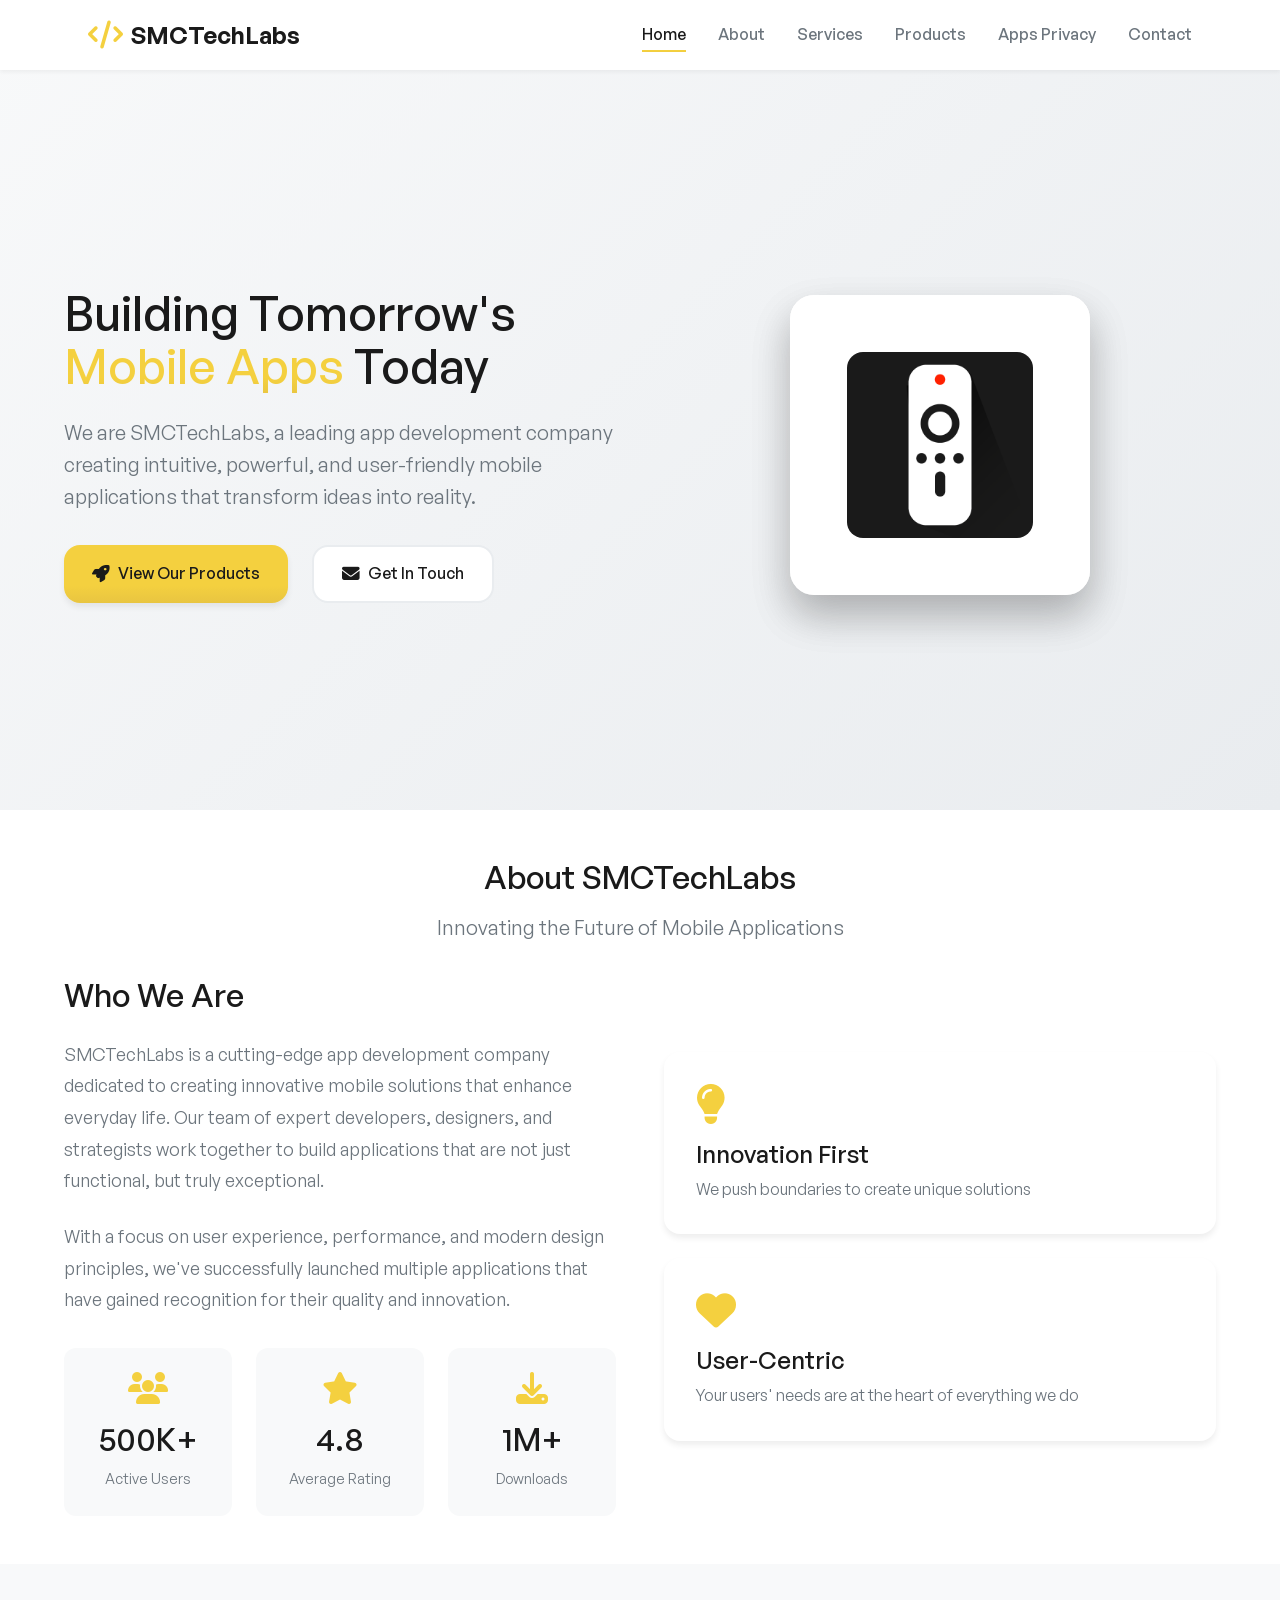
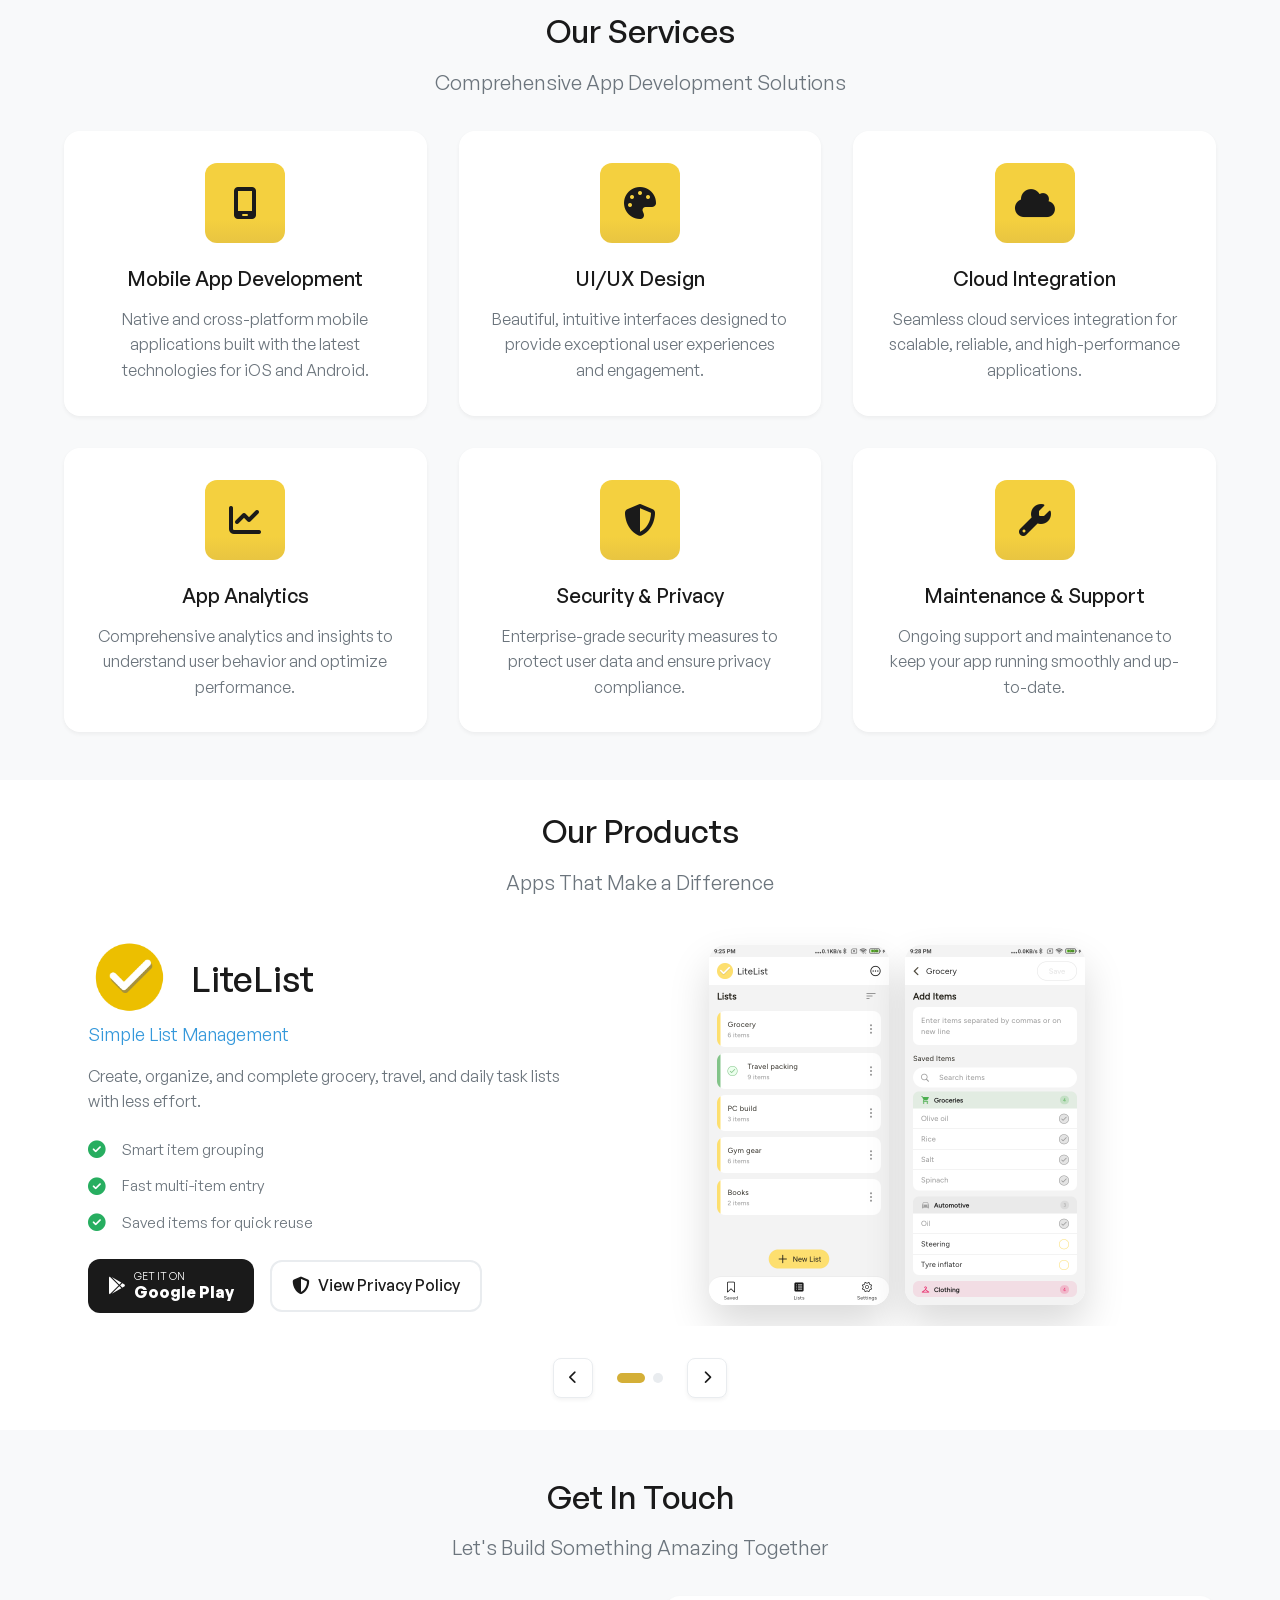
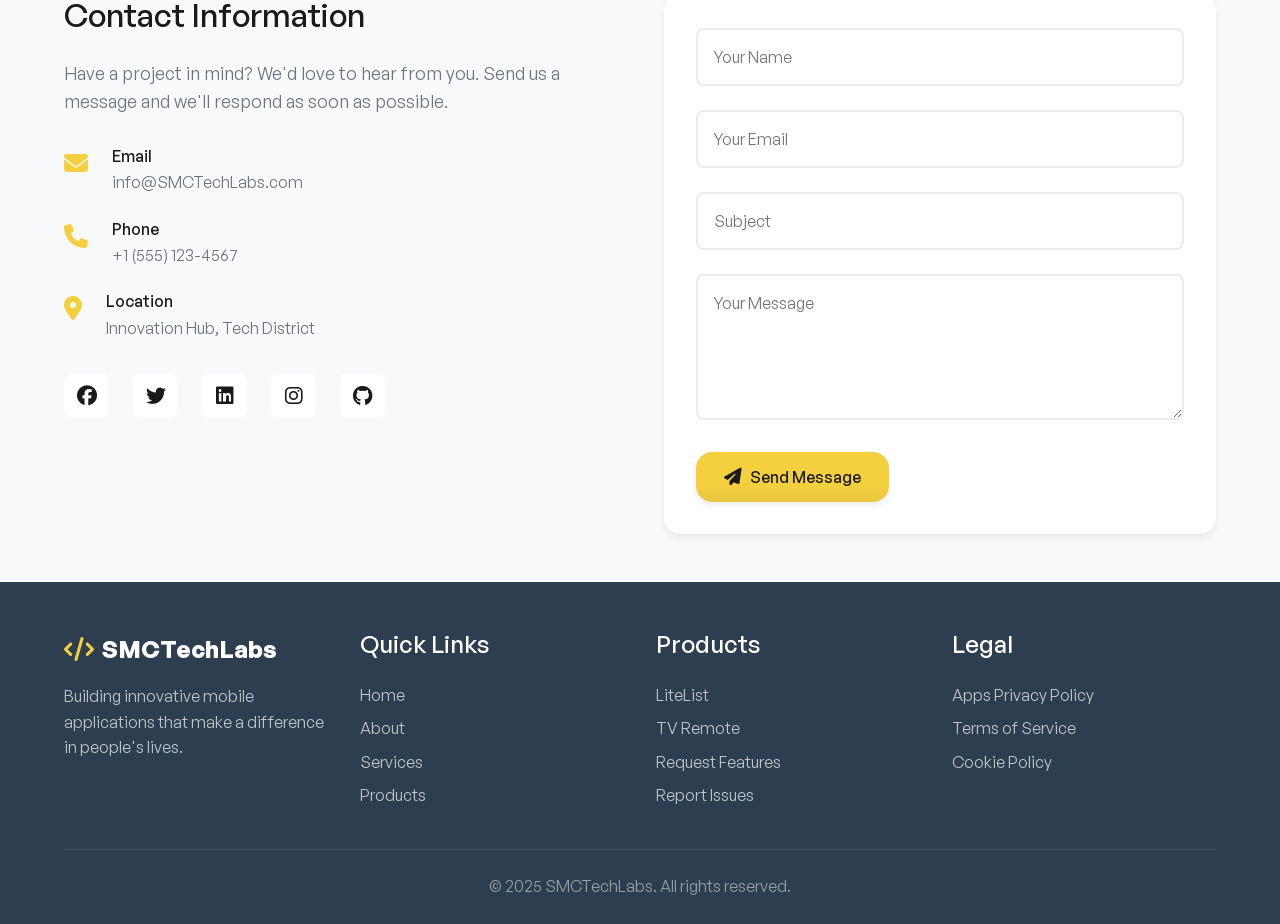
==== commit af6ec173: "New slider" ====
--- a/index.html
+++ b/index.html
@@ -68,8 +68,13 @@
                 </div>
             </div>
             <div class="hero-image">
-                <div class="floating-card">
-                    <i class="fas fa-mobile-alt"></i>
+                <div class="hero-app-slider" aria-label="Featured apps">
+                    <div class="hero-app-card hero-app-card-litelist">
+                        <img src="assets/images/litelist-icon.png" alt="LiteList app icon">
+                    </div>
+                    <div class="hero-app-card hero-app-card-tv">
+                        <img src="assets/images/tv-remote-logo.png" alt="TV Remote app icon">
+                    </div>
                 </div>
             </div>
         </div>
@@ -211,33 +216,23 @@
                                     <img src="assets/images/litelist-icon.png" alt="LiteList App Icon">
                                 </div>
                                 <h3 class="product-name">LiteList</h3>
-                                <p class="product-tagline">Smart & Intuitive List Management</p>
+                                <p class="product-tagline">Simple List Management</p>
                                 <p class="product-description">
-                                    LiteList is a powerful yet simple list management app that helps you organize
-                                    your life effortlessly. Whether it's grocery shopping, travel packing, or daily
-                                    tasks, LiteList makes it easy to create, manage, and complete your lists.
+                                    Create, organize, and complete grocery, travel, and daily task lists with less effort.
                                 </p>
 
                                 <div class="product-features">
                                     <div class="feature">
                                         <i class="fas fa-check-circle"></i>
-                                        <span>Smart categorization - items automatically grouped</span>
-                                    </div>
-                                    <div class="feature">
-                                        <i class="fas fa-check-circle"></i>
-                                        <span>Add multiple items with commas or new lines</span>
-                                    </div>
-                                    <div class="feature">
-                                        <i class="fas fa-check-circle"></i>
-                                        <span>Save frequently used items for quick access</span>
-                                    </div>
-                                    <div class="feature">
-                                        <i class="fas fa-check-circle"></i>
-                                        <span>Clean, modern interface with beautiful design</span>
-                                    </div>
-                                    <div class="feature">
-                                        <i class="fas fa-check-circle"></i>
-                                        <span>Available on Google Play Store</span>
+                                        <span>Smart item grouping</span>
+                                    </div>
+                                    <div class="feature">
+                                        <i class="fas fa-check-circle"></i>
+                                        <span>Fast multi-item entry</span>
+                                    </div>
+                                    <div class="feature">
+                                        <i class="fas fa-check-circle"></i>
+                                        <span>Saved items for quick reuse</span>
                                     </div>
                                 </div>
 
@@ -272,29 +267,23 @@
                                     <img src="assets/images/tv-remote-logo.png" alt="TV Remote App Icon">
                                 </div>
                                 <h3 class="product-name">TV Remote</h3>
-                                <p class="product-tagline">Simple Remote Control for Smart TVs</p>
+                                <p class="product-tagline">Smart TV Remote Control</p>
                                 <p class="product-description">
-                                    TV Remote is designed to make controlling your TV simple and convenient.
-                                    Use your phone as a remote, navigate supported TV features, and use voice
-                                    commands when microphone permission is enabled.
+                                    Control supported TVs from your phone with essential buttons and optional voice commands.
                                 </p>
 
                                 <div class="product-features">
                                     <div class="feature">
                                         <i class="fas fa-check-circle"></i>
-                                        <span>Control supported TVs from your phone</span>
-                                    </div>
-                                    <div class="feature">
-                                        <i class="fas fa-check-circle"></i>
-                                        <span>Voice command support for faster TV actions</span>
-                                    </div>
-                                    <div class="feature">
-                                        <i class="fas fa-check-circle"></i>
-                                        <span>Clean remote layout with essential controls</span>
-                                    </div>
-                                    <div class="feature">
-                                        <i class="fas fa-check-circle"></i>
-                                        <span>App privacy policy available for permissions and data use</span>
+                                        <span>Phone-based TV controls</span>
+                                    </div>
+                                    <div class="feature">
+                                        <i class="fas fa-check-circle"></i>
+                                        <span>Optional voice commands</span>
+                                    </div>
+                                    <div class="feature">
+                                        <i class="fas fa-check-circle"></i>
+                                        <span>Clean essential layout</span>
                                     </div>
                                 </div>
 
--- a/css/style.css
+++ b/css/style.css
@@ -125,7 +125,7 @@
 }
 
 section {
-    padding: var(--spacing-2xl) 0;
+    padding: var(--spacing-xl) 0;
 }
 
 /* ===================================
@@ -203,8 +203,7 @@
     background: var(--text-dark);
     color: var(--bg-white);
     padding: 0.75rem 1.5rem;
-    margin-right: ;
-    margin-right: 1rem
+    margin-right: 1rem;
 }
 
 .btn-playstore:hover {
@@ -374,7 +373,7 @@
 }
 
 .hero-title {
-    font-size: 3.5rem;
+    font-size: 3rem;
     margin-bottom: var(--spacing-md);
     line-height: 1.1;
 }
@@ -398,26 +397,58 @@
     animation: fadeInRight 0.8s ease;
 }
 
-.floating-card {
+.hero-app-slider {
+    position: relative;
     width: 300px;
     height: 300px;
-    background: var(--gradient-1);
+    perspective: 900px;
+    transform-style: preserve-3d;
+}
+
+.hero-app-card {
+    position: absolute;
+    inset: 0;
+    display: flex;
+    align-items: center;
+    justify-content: center;
+    background: var(--bg-white);
     border-radius: var(--radius-xl);
-    display: flex;
-    align-items: center;
-    justify-content: center;
     box-shadow: var(--shadow-xl);
-    animation: float 3s ease-in-out infinite;
-}
-
-.floating-card i {
-    font-size: 8rem;
-    color: var(--bg-white);
-}
-
-@keyframes float {
-    0%, 100% { transform: translateY(0); }
-    50% { transform: translateY(-20px); }
+    animation: appIconOrbit 8s ease-in-out infinite;
+    will-change: transform, opacity;
+}
+
+.hero-app-card-litelist {
+    animation-delay: -4s;
+}
+
+.hero-app-card-tv {
+    animation-delay: 0s;
+}
+
+.hero-app-card img {
+    width: 62%;
+    height: 62%;
+    object-fit: contain;
+    border-radius: var(--radius-lg);
+}
+
+@keyframes appIconOrbit {
+    0%, 40% {
+        opacity: 1;
+        transform: translate3d(0, 0, 90px) rotateY(0deg) scale(1);
+        z-index: 2;
+    }
+    50%, 90% {
+        opacity: 0.45;
+        transform: translate3d(70%, -9%, -100px) rotateY(-28deg) scale(0.74);
+        z-index: 1;
+    }
+    100% {
+        opacity: 1;
+        transform: translate3d(0, 0, 90px) rotateY(0deg) scale(1);
+        z-index: 2;
+    }
 }
 
 @keyframes fadeInUp {
@@ -447,11 +478,11 @@
    =================================== */
 .section-header {
     text-align: center;
-    margin-bottom: var(--spacing-xl);
+    margin-bottom: var(--spacing-lg);
 }
 
 .section-title {
-    font-size: 2.5rem;
+    font-size: 2rem;
     margin-bottom: var(--spacing-sm);
 }
 
@@ -608,10 +639,16 @@
    =================================== */
 .products {
     background: var(--bg-white);
+    padding: var(--spacing-lg) 0;
+    scroll-margin-top: 40px;
 }
 
 .product-slider {
     position: relative;
+}
+
+.products .section-header {
+    margin-bottom: var(--spacing-md);
 }
 
 .product-slider-viewport {
@@ -627,10 +664,10 @@
 .product-showcase {
     flex: 0 0 100%;
     display: grid;
-    grid-template-columns: 1fr 1fr;
-    gap: var(--spacing-xl);
-    align-items: center;
-    padding: 0 var(--spacing-lg);
+    grid-template-columns: minmax(320px, 0.9fr) minmax(420px, 1.1fr);
+    gap: var(--spacing-lg);
+    align-items: center;
+    padding: 0 var(--spacing-md);
     margin-bottom: 0;
 }
 
@@ -644,12 +681,12 @@
     align-items: center;
     justify-content: center;
     gap: var(--spacing-md);
-    margin-top: var(--spacing-xl);
+    margin-top: var(--spacing-lg);
 }
 
 .product-slider-btn {
-    width: 44px;
-    height: 44px;
+    width: 40px;
+    height: 40px;
     display: flex;
     align-items: center;
     justify-content: center;
@@ -689,9 +726,9 @@
 
 .product-logo {
     display: inline-block;
-    width: 120px;
-    height: 120px;
-    margin-right: var(--spacing-md);
+    width: 84px;
+    height: 84px;
+    margin-right: var(--spacing-sm);
     vertical-align: middle;
 }
 
@@ -703,56 +740,73 @@
 
 .product-name {
     display: inline-block;
-    font-size: 2.5rem;
+    font-size: 2.2rem;
     margin-bottom: 0;
     vertical-align: middle;
 }
 
 .product-tagline {
-    font-size: 1.25rem;
+    font-size: 1.1rem;
     color: var(--accent-color);
+    margin-bottom: var(--spacing-sm);
+}
+
+.product-description {
+    font-size: 1rem;
+    line-height: 1.55;
     margin-bottom: var(--spacing-md);
 }
 
-.product-description {
-    font-size: 1.1rem;
-    line-height: 1.8;
-    margin-bottom: var(--spacing-lg);
-}
-
 .product-features {
-    margin-bottom: var(--spacing-lg);
+    margin-bottom: var(--spacing-md);
+}
+
+.product-buttons {
+    display: flex;
+    flex-wrap: wrap;
+    gap: var(--spacing-sm);
+    align-items: center;
+}
+
+.product-buttons .btn {
+    min-height: 52px;
+    padding: 0.7rem 1.25rem;
+    border-radius: var(--radius-md);
+}
+
+.product-buttons .btn-playstore {
+    margin-right: 0;
 }
 
 .feature {
     display: flex;
     align-items: center;
     gap: var(--spacing-sm);
-    margin-bottom: var(--spacing-sm);
+    margin-bottom: 0.75rem;
 }
 
 .feature i {
     color: var(--success-color);
-    font-size: 1.25rem;
+    font-size: 1.1rem;
     flex-shrink: 0;
 }
 
 .feature span {
-    font-size: 1rem;
+    font-size: 0.95rem;
     color: var(--text-light);
 }
 
 .product-visuals {
     display: flex;
-    gap: var(--spacing-md);
+    gap: var(--spacing-sm);
     justify-content: center;
     align-items: center;
 }
 
 .phone-mockup {
-    flex: 1;
-    max-width: 280px;
-    border-radius: var(--radius-xl);
+    flex: 0 1 180px;
+    max-width: 180px;
+    border-radius: var(--radius-lg);
     overflow: hidden;
     box-shadow: var(--shadow-xl);
     transition: var(--transition-base);
@@ -765,6 +819,8 @@
 .phone-mockup img {
     width: 100%;
     height: auto;
+    max-height: min(54vh, 430px);
+    object-fit: contain;
 }
 
 .phone-placeholder {
--- a/css/responsive.css
+++ b/css/responsive.css
@@ -41,13 +41,9 @@
         order: -1;
     }
     
-    .floating-card {
+    .hero-app-slider {
         width: 200px;
         height: 200px;
-    }
-    
-    .floating-card i {
-        font-size: 5rem;
     }
     
     /* About Section */
@@ -66,13 +62,31 @@
     }
     
     /* Products Section */
+    .products {
+        padding: var(--spacing-md) 0;
+    }
+
+    .products .section-header {
+        margin-bottom: var(--spacing-sm);
+    }
+
     .product-showcase {
         grid-template-columns: 1fr;
+        gap: var(--spacing-md);
         padding: 0 var(--spacing-md);
     }
     
     .product-visuals {
         order: -1;
+        flex-direction: row;
+    }
+
+    .phone-mockup {
+        max-width: 180px;
+    }
+
+    .phone-mockup img {
+        max-height: min(36vh, 320px);
     }
     
     /* Contact Section */
@@ -110,7 +124,7 @@
     }
     
     section {
-        padding: var(--spacing-xl) 0;
+        padding: var(--spacing-md) 0;
     }
     
     /* Typography */
@@ -189,13 +203,9 @@
         justify-content: center;
     }
     
-    .floating-card {
+    .hero-app-slider {
         width: 180px;
         height: 180px;
-    }
-    
-    .floating-card i {
-        font-size: 4rem;
     }
     
     /* Section Headers */
@@ -233,32 +243,51 @@
     
     /* Products Section */
     .product-logo {
-        width: 100px;
-        height: 100px;
+        width: 64px;
+        height: 64px;
     }
     
     .product-name {
-        font-size: 2rem;
+        font-size: 1.8rem;
     }
     
     .product-tagline {
-        font-size: 1.1rem;
+        font-size: 1rem;
+        margin-bottom: 0.75rem;
     }
     
     .product-description {
-        font-size: 1rem;
+        font-size: 0.95rem;
+        line-height: 1.45;
+        margin-bottom: var(--spacing-sm);
     }
 
     .product-showcase {
+        gap: var(--spacing-sm);
         padding: 0 var(--spacing-sm);
     }
     
     .product-visuals {
-        flex-direction: column;
+        flex-direction: row;
+        gap: 0.75rem;
     }
     
     .phone-mockup {
-        max-width: 100%;
+        max-width: min(42vw, 145px);
+    }
+
+    .phone-mockup img {
+        max-height: min(32vh, 250px);
+    }
+
+    .product-slider-controls {
+        margin-top: var(--spacing-md);
+    }
+
+    .product-buttons .btn {
+        min-height: 48px;
+        padding: 0.65rem 1rem;
+        font-size: 0.95rem;
     }
     
     /* Footer */
@@ -294,13 +323,9 @@
         font-size: 1.75rem;
     }
     
-    .floating-card {
+    .hero-app-slider {
         width: 150px;
         height: 150px;
-    }
-    
-    .floating-card i {
-        font-size: 3rem;
     }
     
     /* Service Cards */
@@ -324,12 +349,32 @@
     
     /* Product */
     .product-logo {
-        width: 80px;
-        height: 80px;
+        width: 56px;
+        height: 56px;
     }
     
     .product-name {
-        font-size: 1.75rem;
+        font-size: 1.5rem;
+    }
+
+    .product-description {
+        font-size: 0.9rem;
+    }
+
+    .feature {
+        margin-bottom: 0.5rem;
+    }
+
+    .feature span {
+        font-size: 0.9rem;
+    }
+
+    .phone-mockup {
+        max-width: min(42vw, 120px);
+    }
+
+    .phone-mockup img {
+        max-height: min(30vh, 220px);
     }
 
     /* Policy Page */
@@ -374,7 +419,7 @@
     
     .hero {
         min-height: auto;
-        padding: var(--spacing-xl) 0;
+        padding: var(--spacing-lg) 0;
     }
 }
 
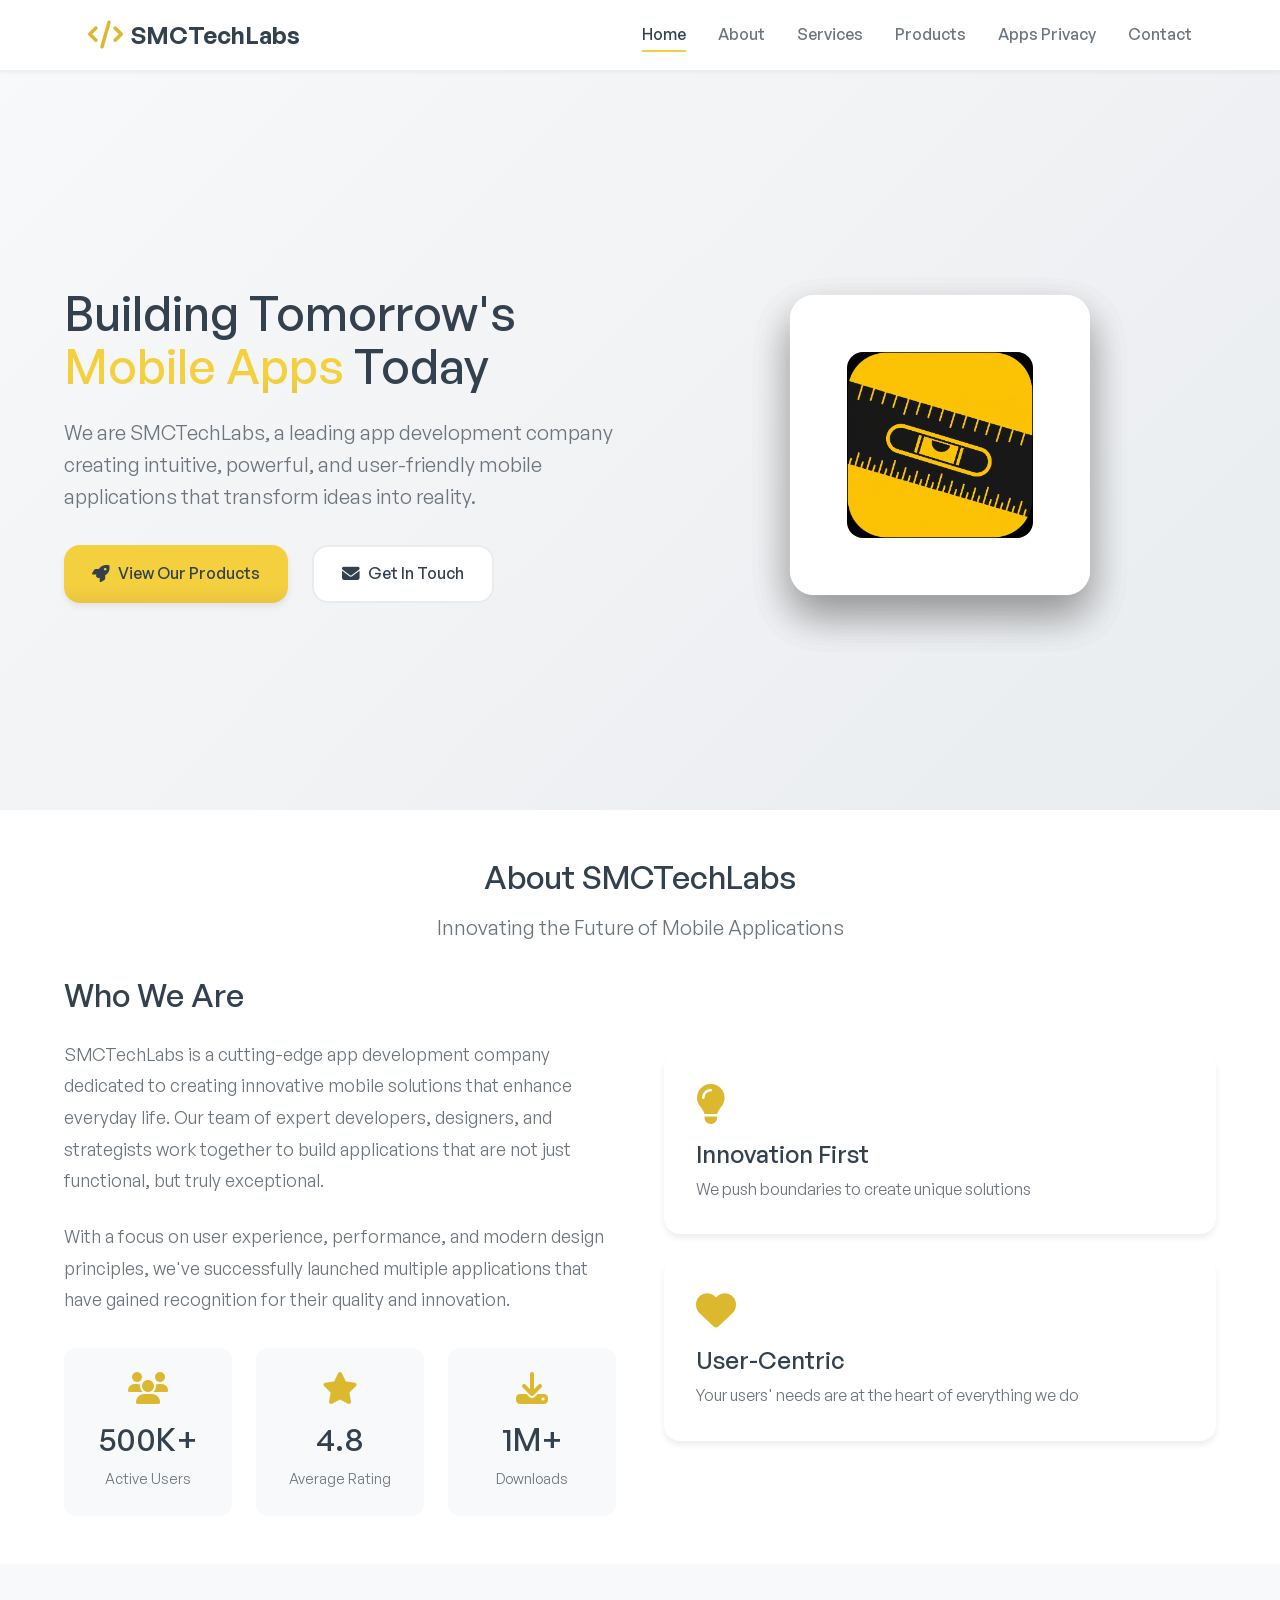
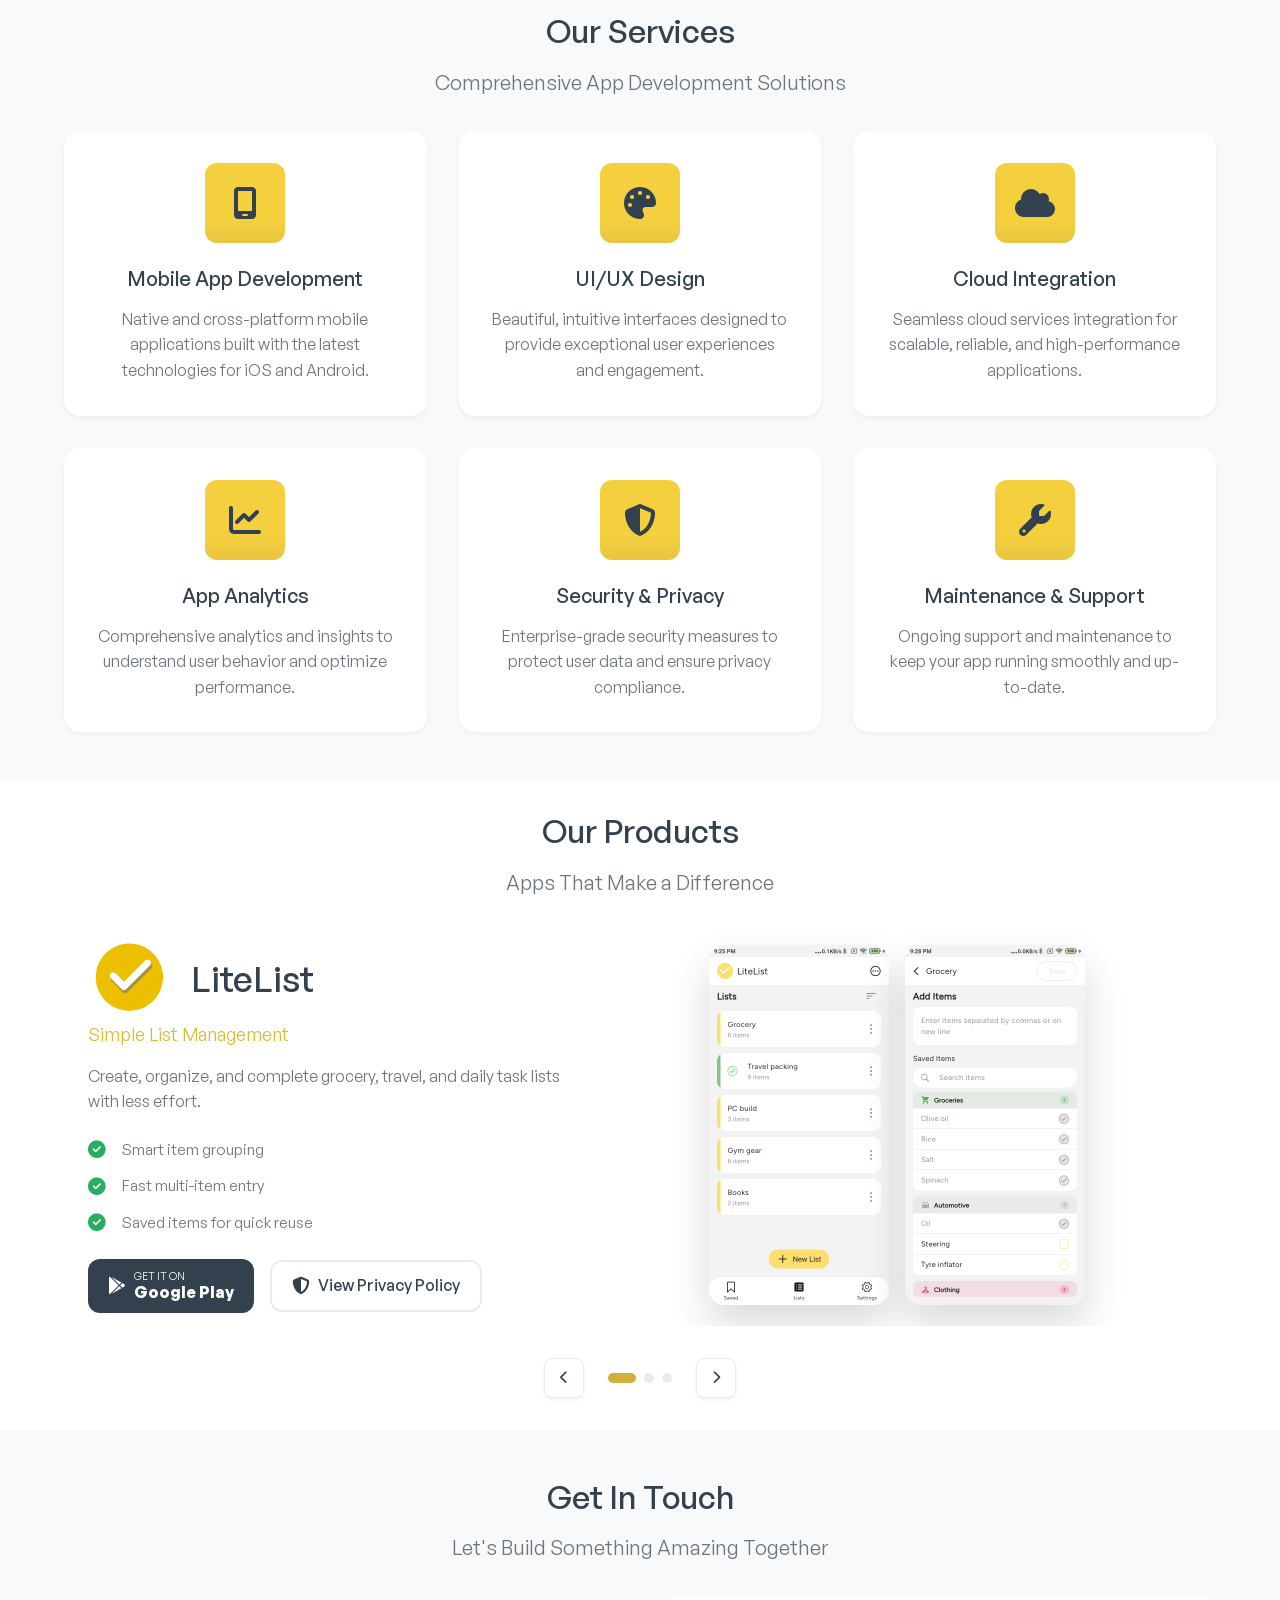
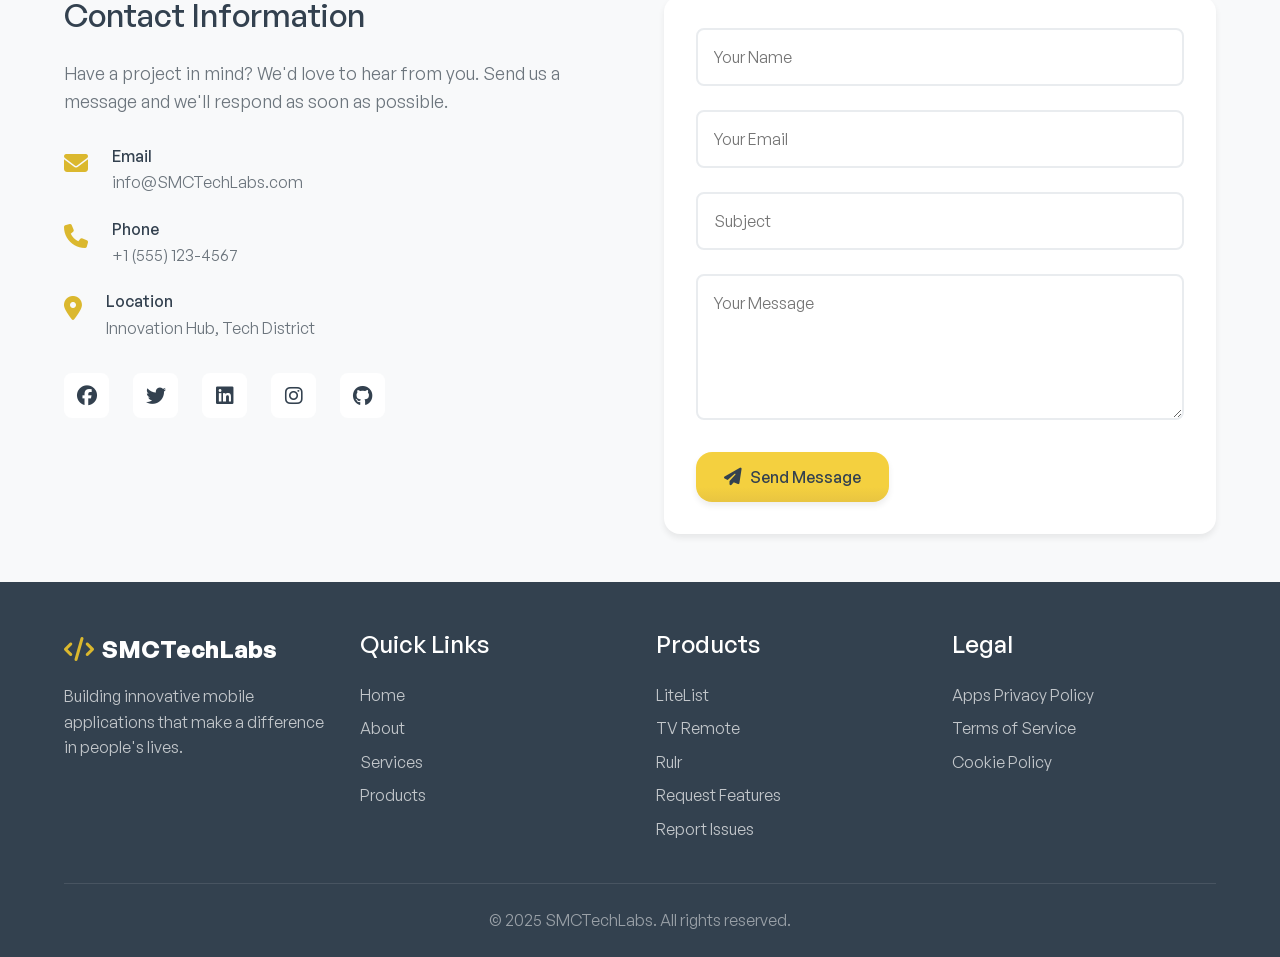
==== commit 22d5ab40: "Rulr added" ====
--- a/index.html
+++ b/index.html
@@ -75,6 +75,9 @@
                     <div class="hero-app-card hero-app-card-tv">
                         <img src="assets/images/tv-remote-logo.png" alt="TV Remote app icon">
                     </div>
+                    <div class="hero-app-card hero-app-card-rulr">
+                        <img src="assets/images/rulr-icon.png" alt="Rulr app icon">
+                    </div>
                 </div>
             </div>
         </div>
@@ -310,6 +313,75 @@
                                 </div>
                             </div>
                         </div>
+
+                        <!-- Rulr Product -->
+                        <div class="product-showcase product-slide" aria-label="Rulr product slide">
+                            <div class="product-info">
+                                <div class="product-logo">
+                                    <img src="assets/images/rulr-icon.png" alt="Rulr App Icon">
+                                </div>
+                                <h3 class="product-name">Rulr</h3>
+                                <p class="product-tagline">Ruler, Spirit Level & Converter</p>
+                                <p class="product-description">
+                                    Measure objects with an on-screen ruler, check surfaces with a spirit level, and convert between units — all in one app.
+                                </p>
+
+                                <div class="product-features">
+                                    <div class="feature">
+                                        <i class="fas fa-check-circle"></i>
+                                        <span>Calibrated cm / inch ruler</span>
+                                    </div>
+                                    <div class="feature">
+                                        <i class="fas fa-check-circle"></i>
+                                        <span>Built-in spirit level</span>
+                                    </div>
+                                    <div class="feature">
+                                        <i class="fas fa-check-circle"></i>
+                                        <span>Length unit converter</span>
+                                    </div>
+                                </div>
+
+                                <div class="product-buttons">
+                                    <a href="https://play.google.com/store" target="_blank" class="btn btn-playstore">
+                                        <i class="fab fa-google-play"></i>
+                                        <div>
+                                            <small>GET IT ON</small>
+                                            <strong>Google Play</strong>
+                                        </div>
+                                    </a>
+                                    <a href="apps-privacy-policy.html#rulr" class="btn btn-secondary">
+                                        <i class="fas fa-shield-halved"></i> View Privacy Policy
+                                    </a>
+                                </div>
+                            </div>
+
+                            <div class="product-visuals product-visuals-strip">
+                                <div class="phone-mockup">
+                                    <img src="assets/images/rulr-screen-home-dark.jpg" alt="Rulr home screen with ruler (dark)">
+                                </div>
+                                <div class="phone-mockup">
+                                    <img src="assets/images/rulr-screen-settings-dark.jpg" alt="Rulr settings screen (dark)">
+                                </div>
+                                <div class="phone-mockup">
+                                    <img src="assets/images/rulr-screen-converter-dark.jpg" alt="Rulr measurement converter screen (dark)">
+                                </div>
+                                <div class="phone-mockup">
+                                    <img src="assets/images/rulr-screen-calibrate-1-dark.jpg" alt="Rulr calibration place object screen (dark)">
+                                </div>
+                                <div class="phone-mockup">
+                                    <img src="assets/images/rulr-screen-calibrate-2-dark.jpg" alt="Rulr calibration measurement screen (dark)">
+                                </div>
+                                <div class="phone-mockup">
+                                    <img src="assets/images/rulr-screen-calibrate-3-dark.jpg" alt="Rulr calibration apply screen (dark)">
+                                </div>
+                                <div class="phone-mockup">
+                                    <img src="assets/images/rulr-screen-home-light.jpg" alt="Rulr home screen with ruler (light)">
+                                </div>
+                                <div class="phone-mockup">
+                                    <img src="assets/images/rulr-screen-settings-light.jpg" alt="Rulr settings screen (light)">
+                                </div>
+                            </div>
+                        </div>
                     </div>
                 </div>
 
@@ -426,6 +498,7 @@
                     <ul>
                         <li><a href="#products">LiteList</a></li>
                         <li><a href="#products">TV Remote</a></li>
+                        <li><a href="#products">Rulr</a></li>
                         <li><a href="#contact">Request Features</a></li>
                         <li><a href="#contact">Report Issues</a></li>
                     </ul>
--- a/css/style.css
+++ b/css/style.css
@@ -27,11 +27,11 @@
    =================================== */
 :root {
     /* Colors */
-    --primary-color: #F4D03F;
+    --primary-color: #dbb82e;
     --primary-dark: #D4AF37;
-    --secondary-color: #2C3E50;
+    --secondary-color: #33414f;
     --accent-color: #3498DB;
-    --text-dark: #1a1a1a;
+    --text-dark: #33414f;
     --text-light: #6c757d;
     --bg-light: #f8f9fa;
     --bg-white: #ffffff;
@@ -414,16 +414,20 @@
     background: var(--bg-white);
     border-radius: var(--radius-xl);
     box-shadow: var(--shadow-xl);
-    animation: appIconOrbit 8s ease-in-out infinite;
+    animation: appIconOrbit 12s ease-in-out infinite;
     will-change: transform, opacity;
 }
 
 .hero-app-card-litelist {
+    animation-delay: 0s;
+}
+
+.hero-app-card-tv {
     animation-delay: -4s;
 }
 
-.hero-app-card-tv {
-    animation-delay: 0s;
+.hero-app-card-rulr {
+    animation-delay: -8s;
 }
 
 .hero-app-card img {
@@ -434,14 +438,14 @@
 }
 
 @keyframes appIconOrbit {
-    0%, 40% {
+    0%, 27% {
         opacity: 1;
         transform: translate3d(0, 0, 90px) rotateY(0deg) scale(1);
         z-index: 2;
     }
-    50%, 90% {
-        opacity: 0.45;
-        transform: translate3d(70%, -9%, -100px) rotateY(-28deg) scale(0.74);
+    37%, 95% {
+        opacity: 0.4;
+        transform: translate3d(70%, -9%, -100px) rotateY(-28deg) scale(0.72);
         z-index: 1;
     }
     100% {
@@ -736,6 +740,7 @@
     width: 100%;
     height: 100%;
     object-fit: contain;
+    border-radius: 1rem;
 }
 
 .product-name {
@@ -747,7 +752,7 @@
 
 .product-tagline {
     font-size: 1.1rem;
-    color: var(--accent-color);
+    color: var(--primary-color);
     margin-bottom: var(--spacing-sm);
 }
 
@@ -801,6 +806,35 @@
     gap: var(--spacing-sm);
     justify-content: center;
     align-items: center;
+}
+
+.product-visuals-strip {
+    justify-content: flex-start;
+    overflow-x: auto;
+    overflow-y: hidden;
+    scroll-snap-type: x mandatory;
+    -webkit-overflow-scrolling: touch;
+    padding: var(--spacing-xs) var(--spacing-xs) var(--spacing-md);
+    scrollbar-width: thin;
+    scrollbar-color: var(--primary-color) transparent;
+}
+
+.product-visuals-strip::-webkit-scrollbar {
+    height: 8px;
+}
+
+.product-visuals-strip::-webkit-scrollbar-track {
+    background: transparent;
+}
+
+.product-visuals-strip::-webkit-scrollbar-thumb {
+    background: var(--primary-color);
+    border-radius: 999px;
+}
+
+.product-visuals-strip .phone-mockup {
+    flex: 0 0 180px;
+    scroll-snap-align: center;
 }
 
 .phone-mockup {
@@ -971,6 +1005,7 @@
 }
 
 .policy-section {
+    scroll-margin-top: 90px;
     padding: 0 0 var(--spacing-xl);
     margin-bottom: var(--spacing-lg);
     border-bottom: 1px solid var(--border-color);
@@ -1034,9 +1069,9 @@
     align-items: center;
     justify-content: center;
     flex-shrink: 0;
-    background: #181818;
     border-radius: var(--radius-md);
     overflow: hidden;
+    border: 1px solid #ccc
 }
 
 .app-policy-icon img {
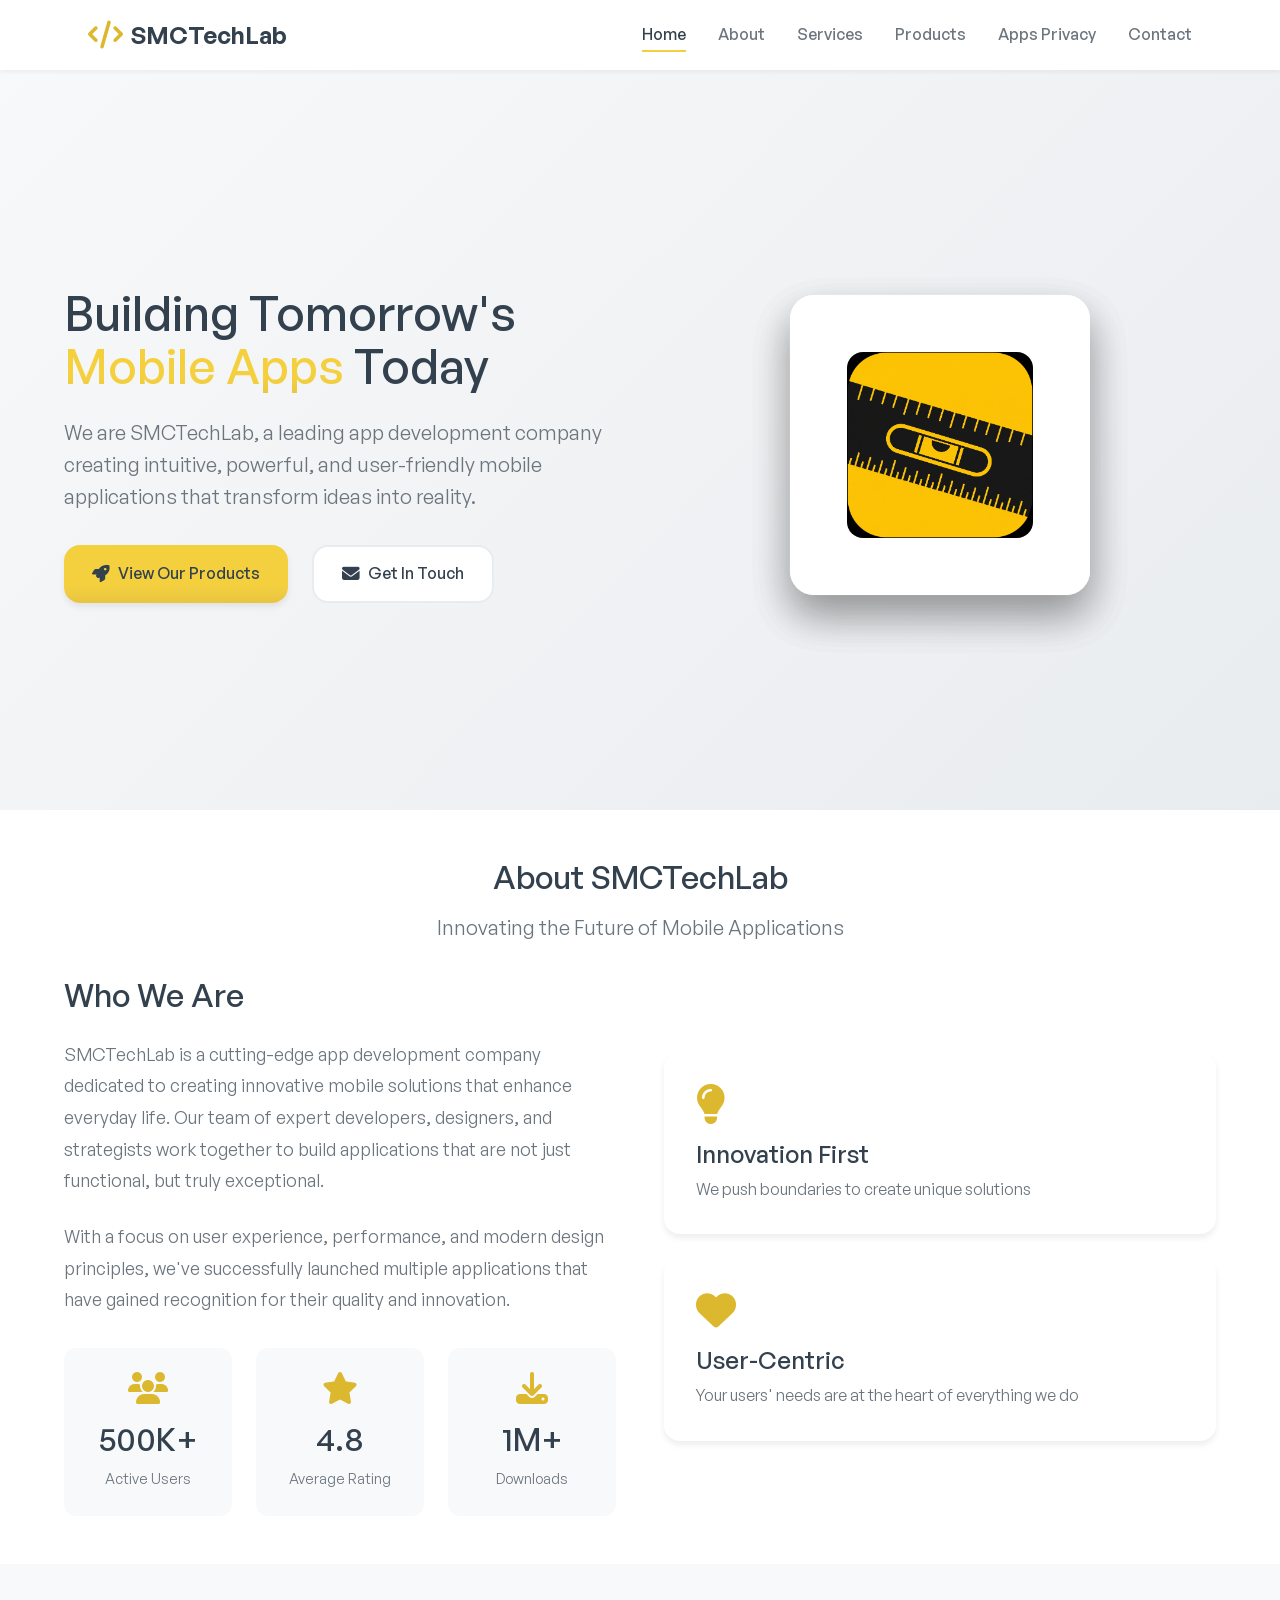
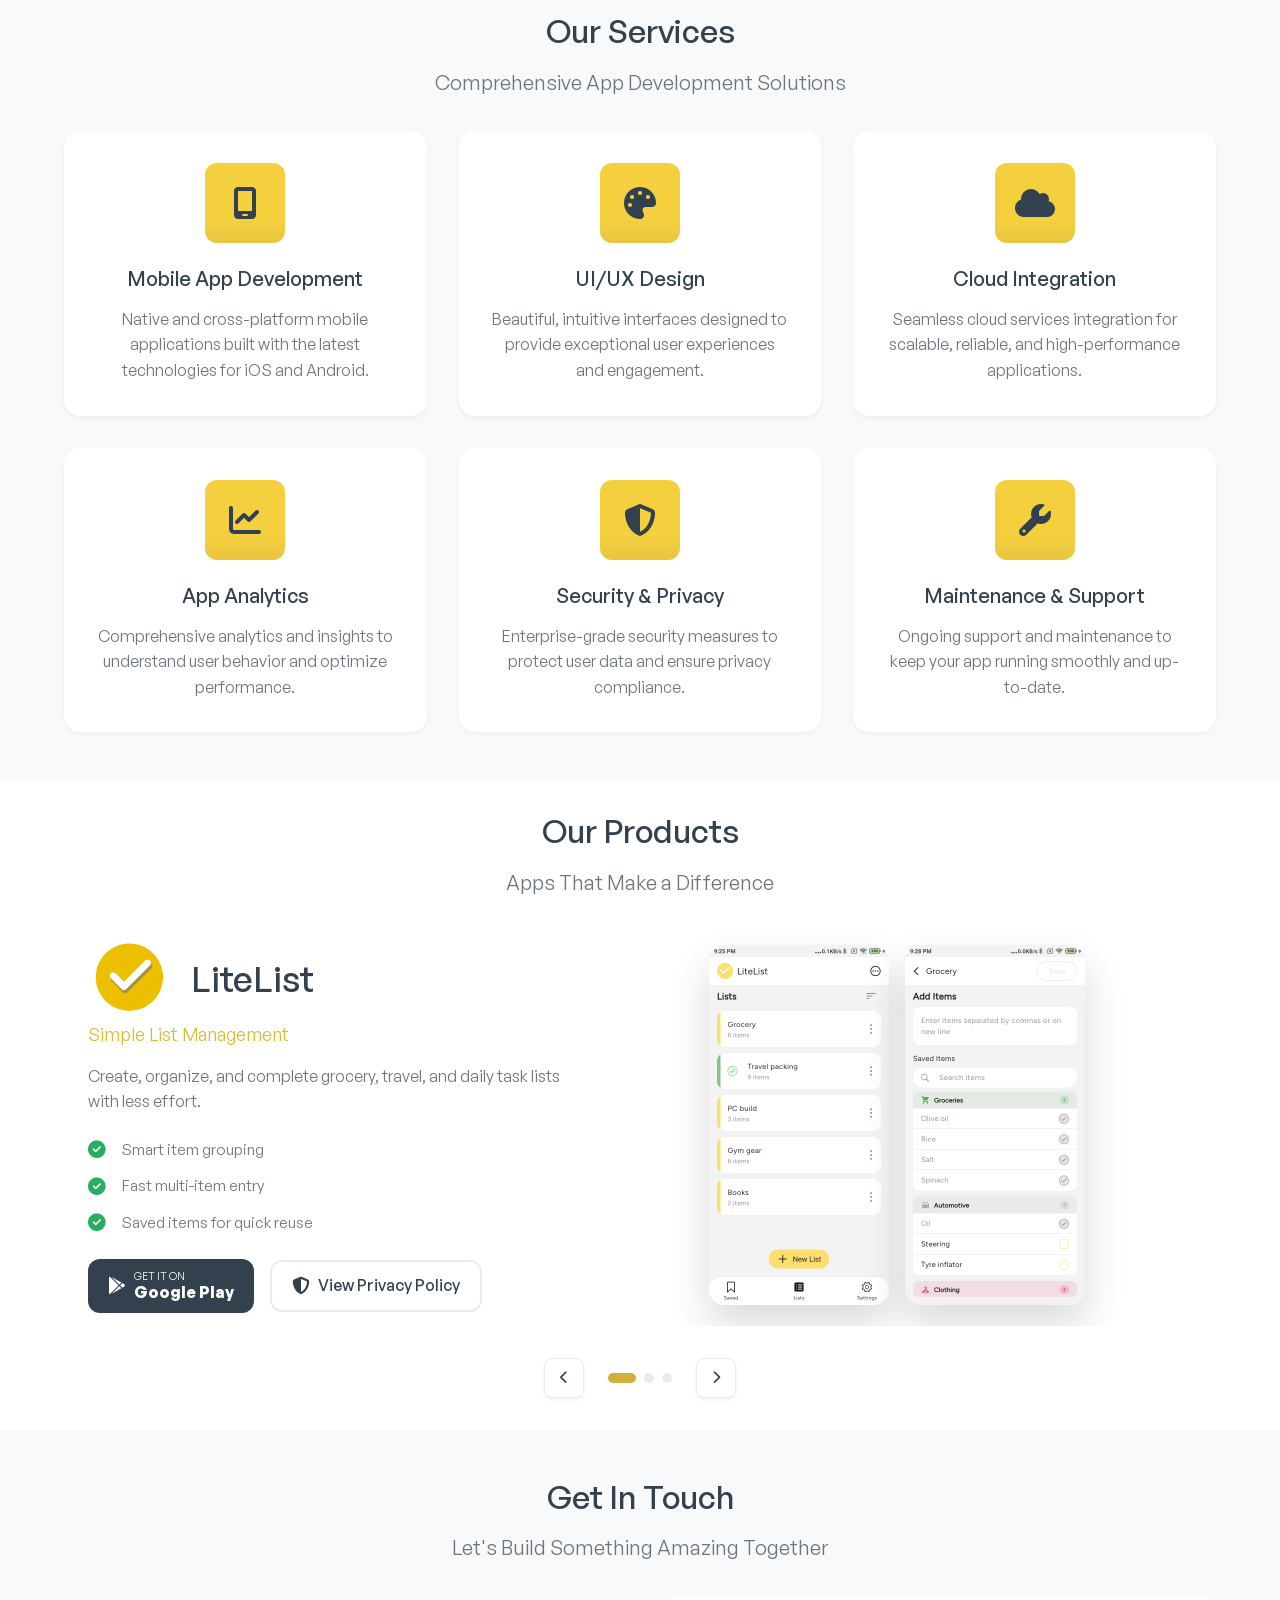
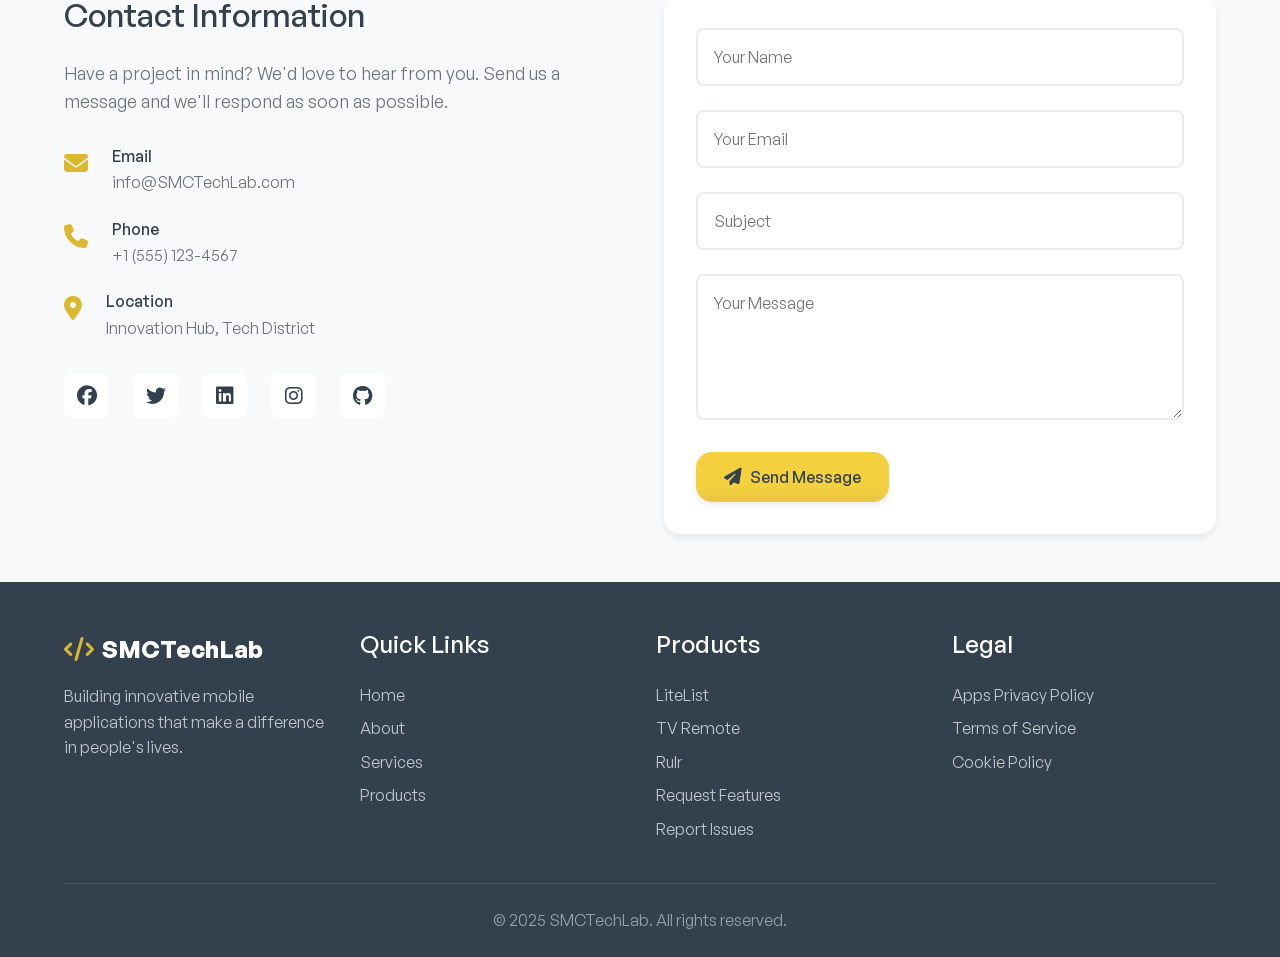
==== commit a0720d27: "labs to lab" ====
--- a/index.html
+++ b/index.html
@@ -1,10 +1,23 @@
 <!DOCTYPE html>
 <html lang="en">
 <head>
+    <!-- Google tag (gtag.js) -->
+    <script async src="https://www.googletagmanager.com/gtag/js?id=G-C2BT1W0NNQ"></script>
+    <script>
+      window.dataLayer = window.dataLayer || [];
+      function gtag(){dataLayer.push(arguments);}
+      gtag('js', new Date());
+
+      gtag('config', 'G-C2BT1W0NNQ');
+    </script>
     <meta charset="UTF-8">
     <meta name="viewport" content="width=device-width, initial-scale=1.0">
-    <meta name="description" content="SMCTechLabs - Innovative App Development Company. Creators of LiteList and more smart mobile solutions.">
-    <title>SMCTechLabs - Innovative App Development</title>
+    <title>SMCTechLab - Mobile App Development | LiteList, TV Remote & Rulr</title>
+    <meta name="description" content="SMCTechLab builds Android apps including LiteList grocery list manager, TV Remote smart TV control, and Rulr ruler, spirit level and unit converter. Mobile app development, UI/UX design, and privacy-first apps.">
+    <meta name="keywords" content="SMCTechLab, SMC Tech Lab, smctechlab, mobile app development, Android app development, iOS app development, LiteList, grocery list app, shopping list app, task list app, TV Remote, smart TV remote app, Android TV remote, Rulr, ruler app, spirit level app, unit converter app, UI UX design, cloud integration, app analytics, privacy policy, India app company">
+    <meta name="robots" content="index, follow, max-image-preview:large, max-snippet:-1, max-video-preview:-1">
+    <meta name="googlebot" content="index, follow">
+    <link rel="canonical" href="https://smctechlab.in/">
     
     <!-- Font Awesome Icons -->
     <link rel="stylesheet" href="https://cdnjs.cloudflare.com/ajax/libs/font-awesome/6.4.0/css/all.min.css">
@@ -22,7 +35,7 @@
                     <!-- Logo -->
                     <a href="#home" class="logo">
                         <i class="fas fa-code"></i>
-                        <span>SMCTechLabs</span>
+                        <span>SMCTechLab</span>
                     </a>
                     
                     <!-- Navigation Menu -->
@@ -55,7 +68,7 @@
                     <span class="highlight">Mobile Apps</span> Today
                 </h1>
                 <p class="hero-description">
-                    We are SMCTechLabs, a leading app development company creating intuitive, 
+                    We are SMCTechLab, a leading app development company creating intuitive, 
                     powerful, and user-friendly mobile applications that transform ideas into reality.
                 </p>
                 <div class="hero-buttons">
@@ -87,7 +100,7 @@
     <section id="about" class="about">
         <div class="container">
             <div class="section-header">
-                <h2 class="section-title">About SMCTechLabs</h2>
+                <h2 class="section-title">About SMCTechLab</h2>
                 <p class="section-subtitle">Innovating the Future of Mobile Applications</p>
             </div>
             
@@ -95,7 +108,7 @@
                 <div class="about-text">
                     <h3>Who We Are</h3>
                     <p>
-                        SMCTechLabs is a cutting-edge app development company dedicated to creating 
+                        SMCTechLab is a cutting-edge app development company dedicated to creating 
                         innovative mobile solutions that enhance everyday life. Our team of expert 
                         developers, designers, and strategists work together to build applications 
                         that are not just functional, but truly exceptional.
@@ -416,7 +429,7 @@
                             <i class="fas fa-envelope"></i>
                             <div>
                                 <h4>Email</h4>
-                                <p>info@SMCTechLabs.com</p>
+                                <p>info@SMCTechLab.com</p>
                             </div>
                         </div>
                         
@@ -478,7 +491,7 @@
                 <div class="footer-section">
                     <div class="footer-logo">
                         <i class="fas fa-code"></i>
-                        <span>SMCTechLabs</span>
+                        <span>SMCTechLab</span>
                     </div>
                     <p>Building innovative mobile applications that make a difference in people's lives.</p>
                 </div>
@@ -515,7 +528,7 @@
             </div>
             
             <div class="footer-bottom">
-                <p>&copy; 2025 SMCTechLabs. All rights reserved.</p>
+                <p>&copy; 2025 SMCTechLab. All rights reserved.</p>
             </div>
         </div>
     </footer>
--- a/css/style.css
+++ b/css/style.css
@@ -415,7 +415,7 @@
     border-radius: var(--radius-xl);
     box-shadow: var(--shadow-xl);
     animation: appIconOrbit 12s ease-in-out infinite;
-    will-change: transform, opacity;
+    will-change: transform;
 }
 
 .hero-app-card-litelist {
@@ -439,17 +439,14 @@
 
 @keyframes appIconOrbit {
     0%, 27% {
-        opacity: 1;
         transform: translate3d(0, 0, 90px) rotateY(0deg) scale(1);
         z-index: 2;
     }
     37%, 95% {
-        opacity: 0.4;
         transform: translate3d(70%, -9%, -100px) rotateY(-28deg) scale(0.72);
         z-index: 1;
     }
     100% {
-        opacity: 1;
         transform: translate3d(0, 0, 90px) rotateY(0deg) scale(1);
         z-index: 2;
     }
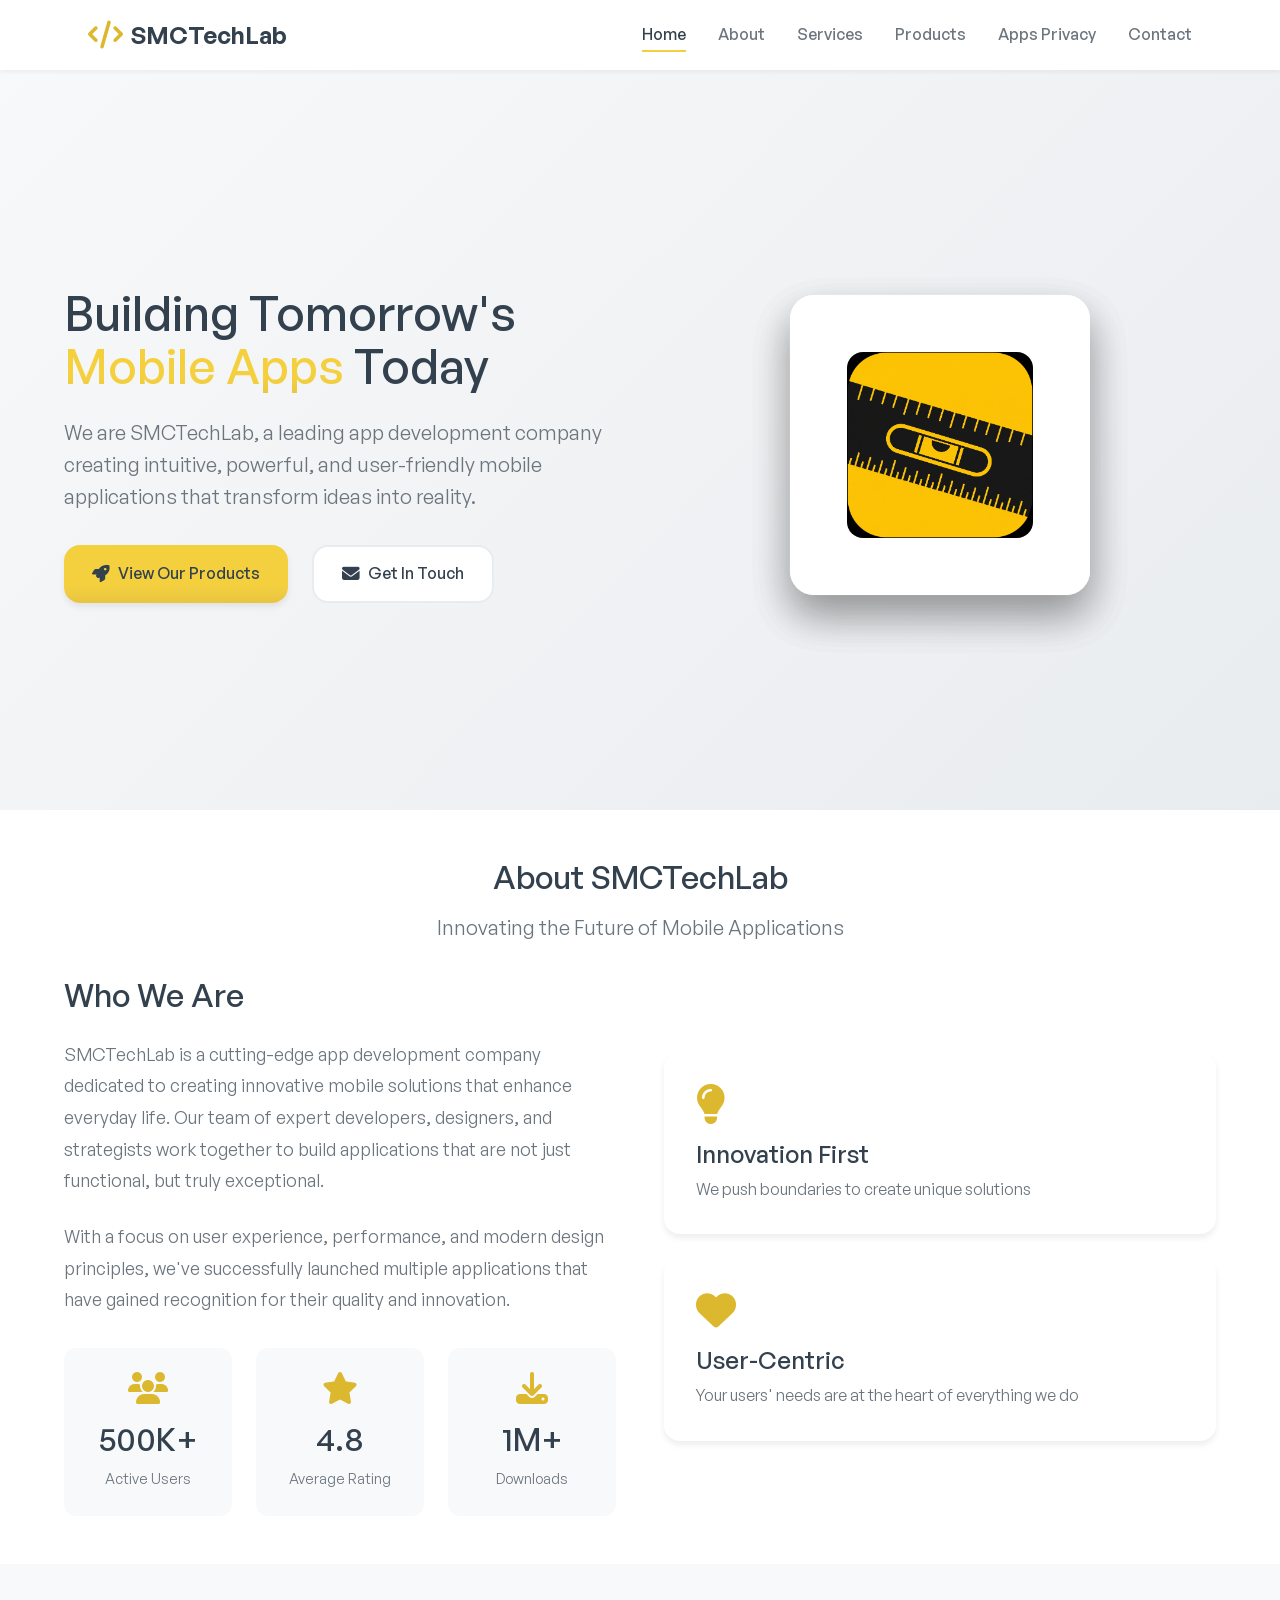
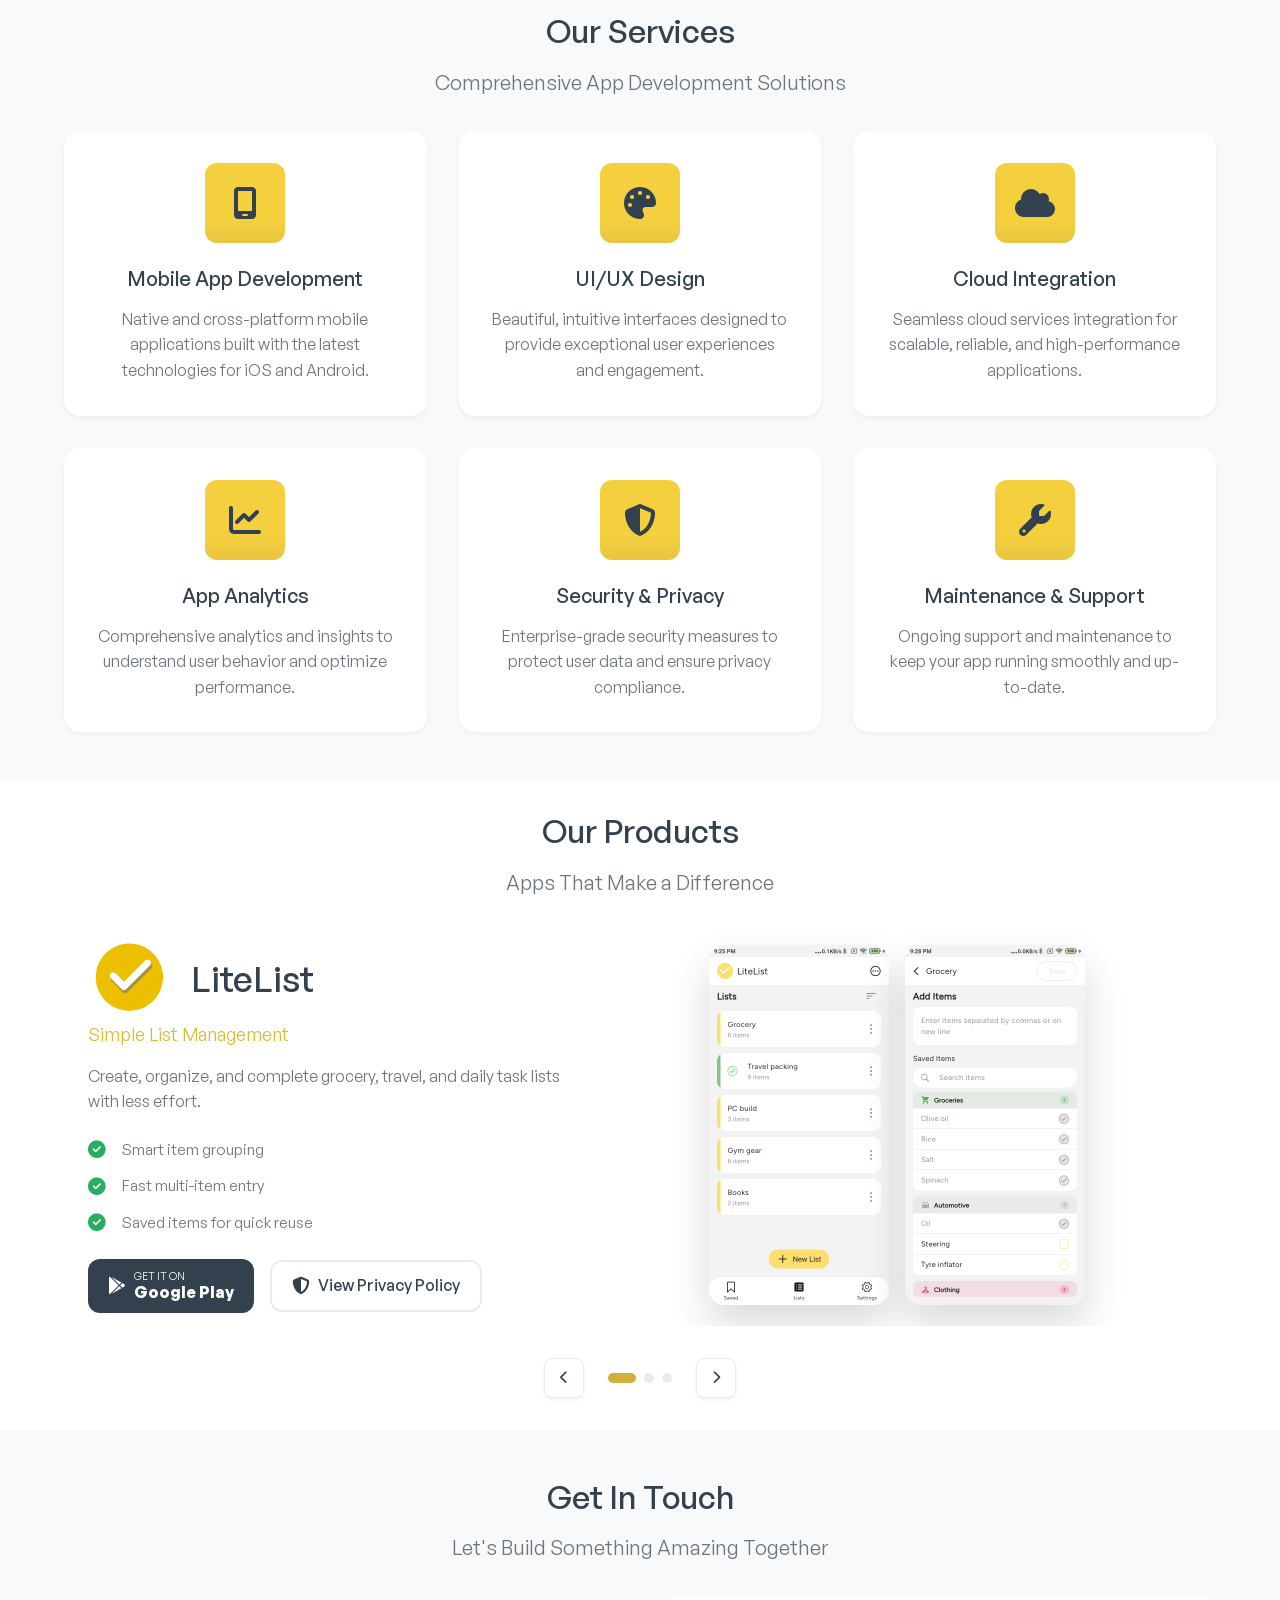
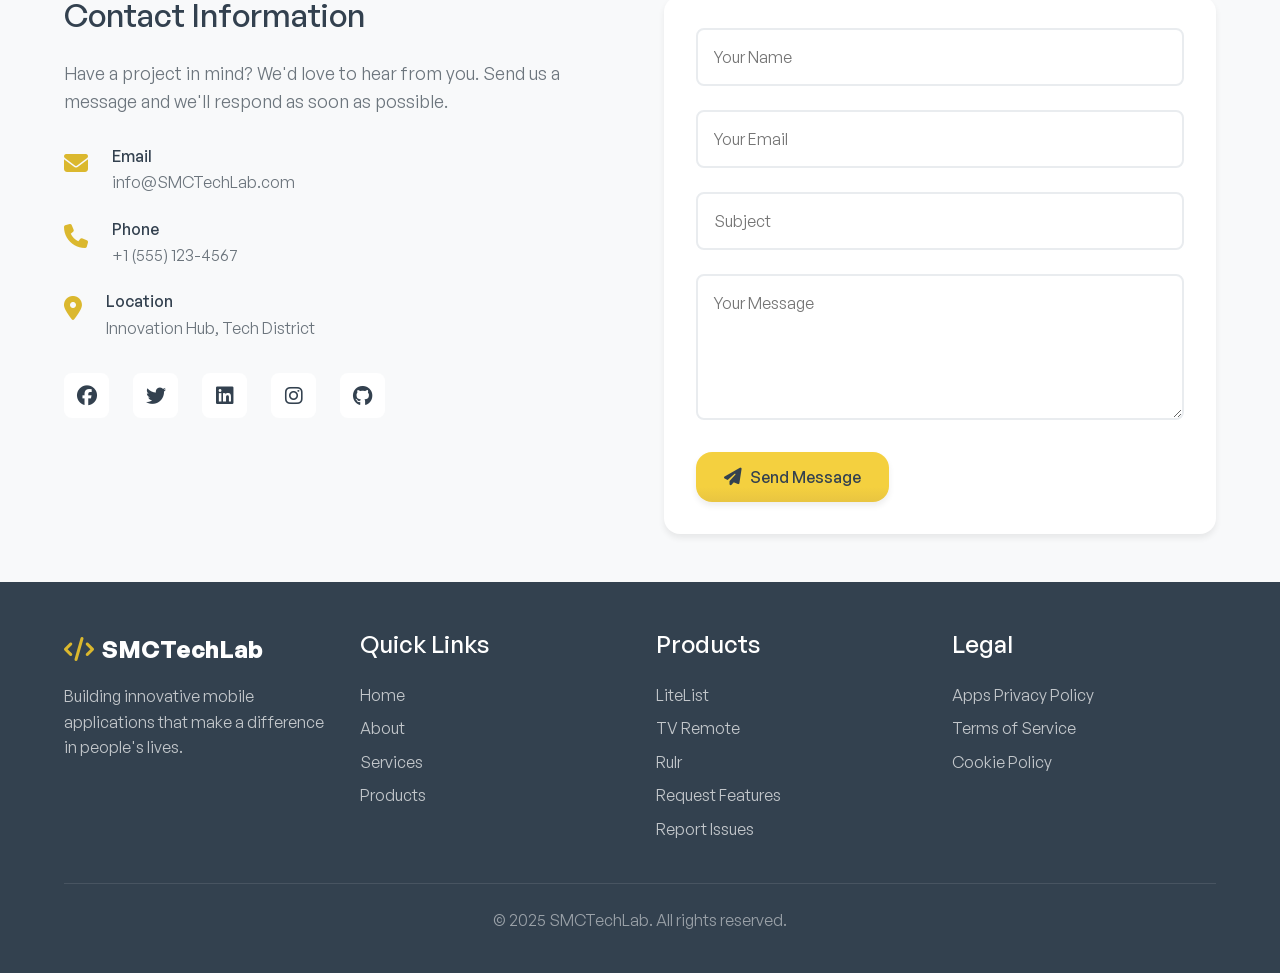
==== commit db39bd41: "ad added" ====
--- a/index.html
+++ b/index.html
@@ -531,6 +531,18 @@
                 <p>&copy; 2025 SMCTechLab. All rights reserved.</p>
             </div>
         </div>
+        <div class="footer-ad">
+            <script>
+                atOptions = {
+                'key' : 'e6d80fe1b65c904f783f8b96d9fbda80',
+                'format' : 'iframe',
+                'height' : 90,
+                'width' : 728,
+                'params' : {}
+                };
+            </script>
+            <script src="https://www.highperformanceformat.com/e6d80fe1b65c904f783f8b96d9fbda80/invoke.js"></script>
+        </div>
     </footer>
 
     <!-- Scripts -->
--- a/css/style.css
+++ b/css/style.css
@@ -1246,3 +1246,9 @@
     color: rgba(255, 255, 255, 0.5);
     margin: 0;
 }
+.footer-ad {
+    width: 100%;
+    height: auto;
+    text-align: center;
+    margin-top: 1rem;
+}
